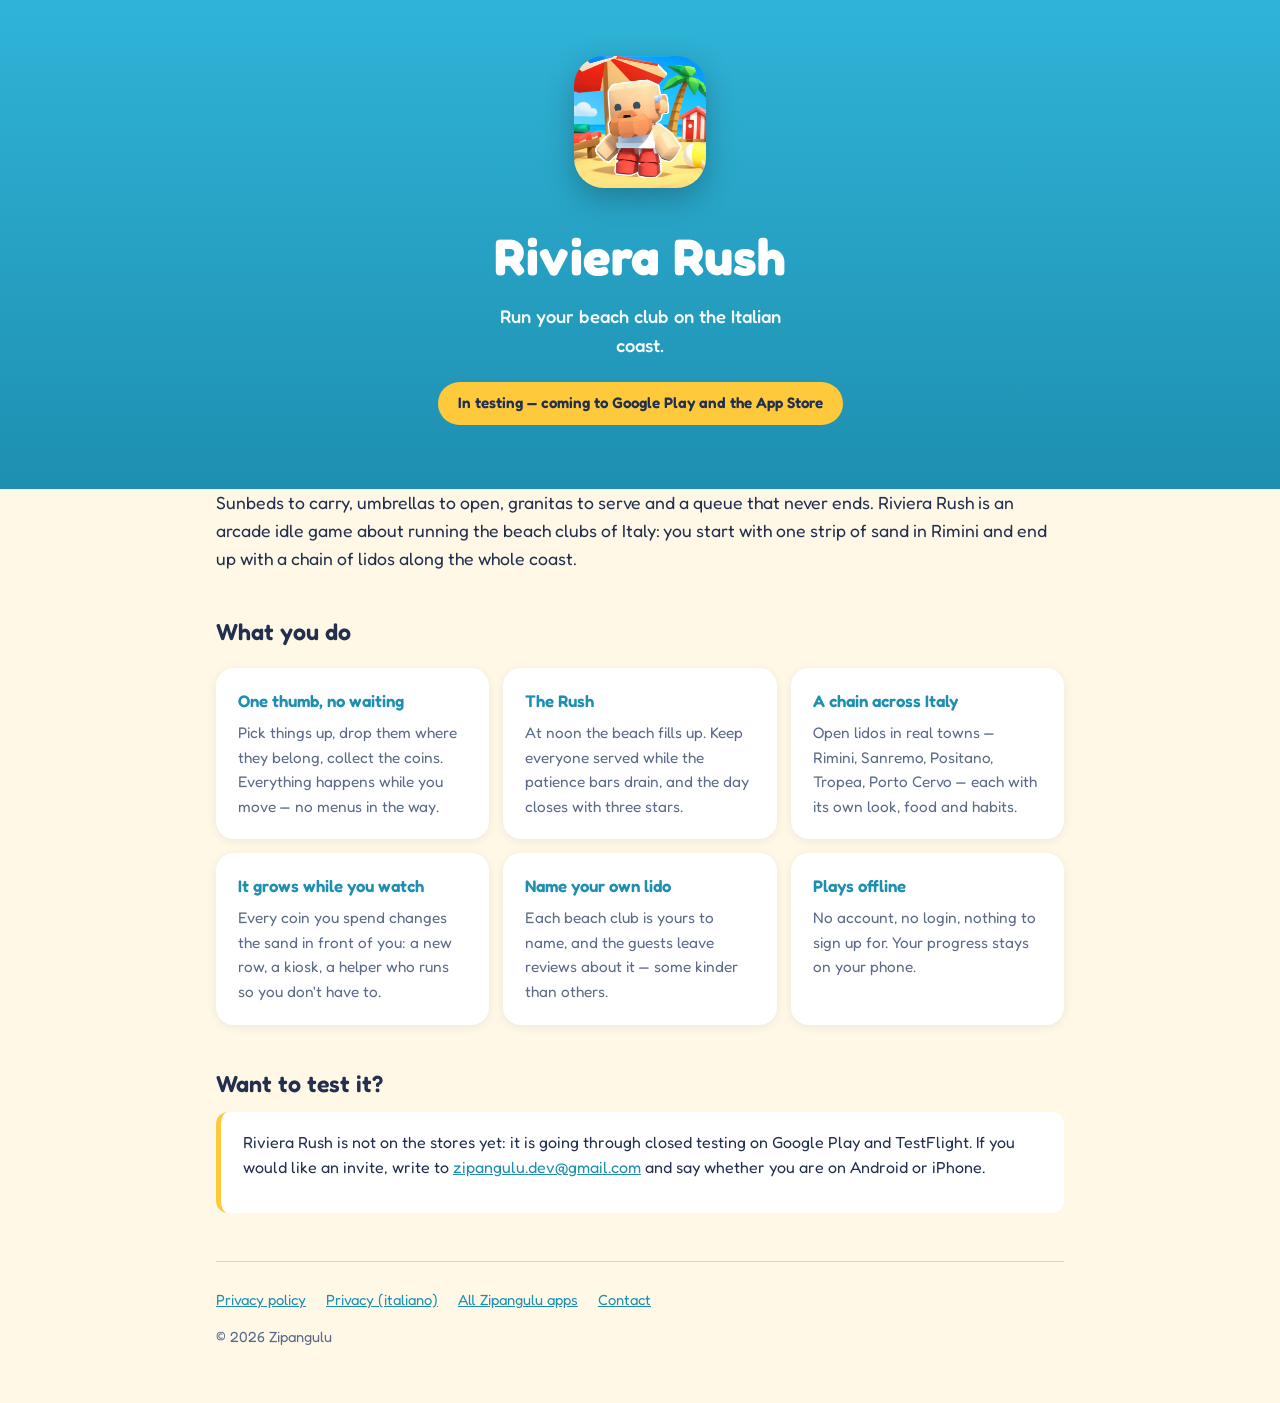
==== index.html @ f22fd9ca "Landing site and privacy policy for Riviera Rush Same shape as the other app subsites: index.html wi" ====
<!DOCTYPE html>
<html lang="en">
<head>
<meta charset="utf-8">
<meta name="viewport" content="width=device-width, initial-scale=1">
<title>Riviera Rush — Run your beach club on the Italian coast</title>
<meta name="description" content="Riviera Rush is an arcade idle game about running Italian beach clubs. Serve sunbeds, umbrellas and granitas, survive the midday Rush, and grow a chain of lidos from Rimini to Tropea.">
<meta name="author" content="Zipangulu">
<meta name="robots" content="index, follow, max-image-preview:large">
<link rel="canonical" href="https://zipanguludev.github.io/rivierarush-landing/">
<meta name="theme-color" content="#2FB4D8">
<link rel="icon" type="image/png" sizes="32x32" href="assets/favicon-32.png">
<link rel="icon" type="image/png" sizes="64x64" href="assets/favicon-64.png">
<link rel="apple-touch-icon" sizes="180x180" href="assets/apple-touch-icon.png">

<meta property="og:type" content="website">
<meta property="og:locale" content="en_US">
<meta property="og:site_name" content="Zipangulu">
<meta property="og:title" content="Riviera Rush — Run your beach club on the Italian coast">
<meta property="og:description" content="Serve sunbeds, umbrellas and granitas, survive the midday Rush, and grow a chain of lidos from Rimini to Tropea.">
<meta property="og:url" content="https://zipanguludev.github.io/rivierarush-landing/">
<meta property="og:image" content="https://zipanguludev.github.io/rivierarush-landing/assets/icon-512.png">
<meta name="twitter:card" content="summary">

<link rel="preconnect" href="https://fonts.googleapis.com">
<link rel="preconnect" href="https://fonts.gstatic.com" crossorigin>
<link href="https://fonts.googleapis.com/css2?family=Fredoka:wght@400;500;600;700&display=swap" rel="stylesheet">

<style>
  :root {
    --sea: #2FB4D8; --sea-deep: #1E8FB0; --gold: #FFC93C; --gold-light: #FFE08A;
    --coral: #E8453C; --ink: #23304D; --cream: #FFF8E7; --muted: #5C6B88;
    --card: #ffffff; --page: var(--cream); --text: var(--ink);
  }
  @media (prefers-color-scheme: dark) {
    :root:not([data-theme="light"]) {
      --page: #101A2B; --card: #182742; --text: #EAF2FB; --muted: #9BB0CE;
    }
  }
  :root[data-theme="dark"] { --page: #101A2B; --card: #182742; --text: #EAF2FB; --muted: #9BB0CE; }

  * { box-sizing: border-box; }
  body {
    margin: 0; background: var(--page); color: var(--text);
    font-family: Fredoka, -apple-system, "Segoe UI", Roboto, sans-serif; line-height: 1.6;
  }
  .wrap { max-width: 880px; margin: 0 auto; padding: 0 16px; }

  header {
    background: linear-gradient(180deg, var(--sea) 0%, var(--sea-deep) 100%);
    color: #fff; text-align: center; padding: 56px 0 64px;
  }
  header img { width: 132px; height: 132px; border-radius: 30px; box-shadow: 0 10px 30px rgba(0,0,0,.25); }
  h1 { font-size: clamp(2.1rem, 8vw, 3.2rem); font-weight: 700; margin: 20px 0 4px; letter-spacing: .5px; }
  .tagline { font-size: 1.15rem; font-weight: 500; opacity: .95; margin: 0 auto; max-width: 30ch; }
  .pill {
    display: inline-block; margin-top: 22px; padding: 9px 20px; border-radius: 999px;
    background: var(--gold); color: var(--ink); font-weight: 600; font-size: .95rem;
  }

  main { padding: 44px 0 8px; }
  h2 { font-size: 1.45rem; font-weight: 600; margin: 40px 0 10px; }
  p { margin: 0 0 14px; }
  .lead { font-size: 1.1rem; }

  .grid { display: grid; gap: 14px; grid-template-columns: repeat(auto-fit, minmax(240px, 1fr)); margin-top: 18px; }
  .card { background: var(--card); border-radius: 18px; padding: 20px 22px; box-shadow: 0 2px 10px rgba(35,48,77,.08); }
  .card h3 { margin: 0 0 6px; font-size: 1.05rem; font-weight: 600; color: var(--sea-deep); }
  @media (prefers-color-scheme: dark) { :root:not([data-theme="light"]) .card h3 { color: var(--gold-light); } }
  :root[data-theme="dark"] .card h3 { color: var(--gold-light); }
  .card p { margin: 0; color: var(--muted); font-size: .96rem; }

  .note { background: var(--card); border-left: 5px solid var(--gold); border-radius: 12px; padding: 18px 22px; }
  a { color: var(--sea-deep); }
  @media (prefers-color-scheme: dark) { :root:not([data-theme="light"]) a { color: var(--gold-light); } }
  :root[data-theme="dark"] a { color: var(--gold-light); }

  footer { margin-top: 48px; padding: 26px 0 40px; border-top: 1px solid rgba(92,107,136,.25); color: var(--muted); font-size: .92rem; }
  footer a { margin-right: 16px; }
</style>
</head>
<body>

<header>
  <div class="wrap">
    <img src="assets/icon-512.png" alt="Riviera Rush app icon: a lifeguard on the beach">
    <h1>Riviera Rush</h1>
    <p class="tagline">Run your beach club on the Italian coast.</p>
    <span class="pill">In testing — coming to Google Play and the App Store</span>
  </div>
</header>

<main class="wrap">
  <p class="lead">Sunbeds to carry, umbrellas to open, granitas to serve and a queue that never ends.
  Riviera Rush is an arcade idle game about running the beach clubs of Italy: you start with one strip
  of sand in Rimini and end up with a chain of lidos along the whole coast.</p>

  <h2>What you do</h2>
  <div class="grid">
    <div class="card">
      <h3>One thumb, no waiting</h3>
      <p>Pick things up, drop them where they belong, collect the coins. Everything happens while you move — no menus in the way.</p>
    </div>
    <div class="card">
      <h3>The Rush</h3>
      <p>At noon the beach fills up. Keep everyone served while the patience bars drain, and the day closes with three stars.</p>
    </div>
    <div class="card">
      <h3>A chain across Italy</h3>
      <p>Open lidos in real towns — Rimini, Sanremo, Positano, Tropea, Porto Cervo — each with its own look, food and habits.</p>
    </div>
    <div class="card">
      <h3>It grows while you watch</h3>
      <p>Every coin you spend changes the sand in front of you: a new row, a kiosk, a helper who runs so you don't have to.</p>
    </div>
    <div class="card">
      <h3>Name your own lido</h3>
      <p>Each beach club is yours to name, and the guests leave reviews about it — some kinder than others.</p>
    </div>
    <div class="card">
      <h3>Plays offline</h3>
      <p>No account, no login, nothing to sign up for. Your progress stays on your phone.</p>
    </div>
  </div>

  <h2>Want to test it?</h2>
  <div class="note">
    <p>Riviera Rush is not on the stores yet: it is going through closed testing on Google Play and TestFlight.
    If you would like an invite, write to
    <a href="mailto:zipangulu.dev@gmail.com?subject=Riviera%20Rush%20testing">zipangulu.dev@gmail.com</a>
    and say whether you are on Android or iPhone.</p>
  </div>

  <footer>
    <a href="privacy-policy.html">Privacy policy</a>
    <a href="privacy-policy.it.html">Privacy (italiano)</a>
    <a href="https://zipanguludev.github.io/">All Zipangulu apps</a>
    <a href="mailto:zipangulu.dev@gmail.com">Contact</a>
    <p style="margin-top:14px">© 2026 Zipangulu</p>
  </footer>
</main>

</body>
</html>
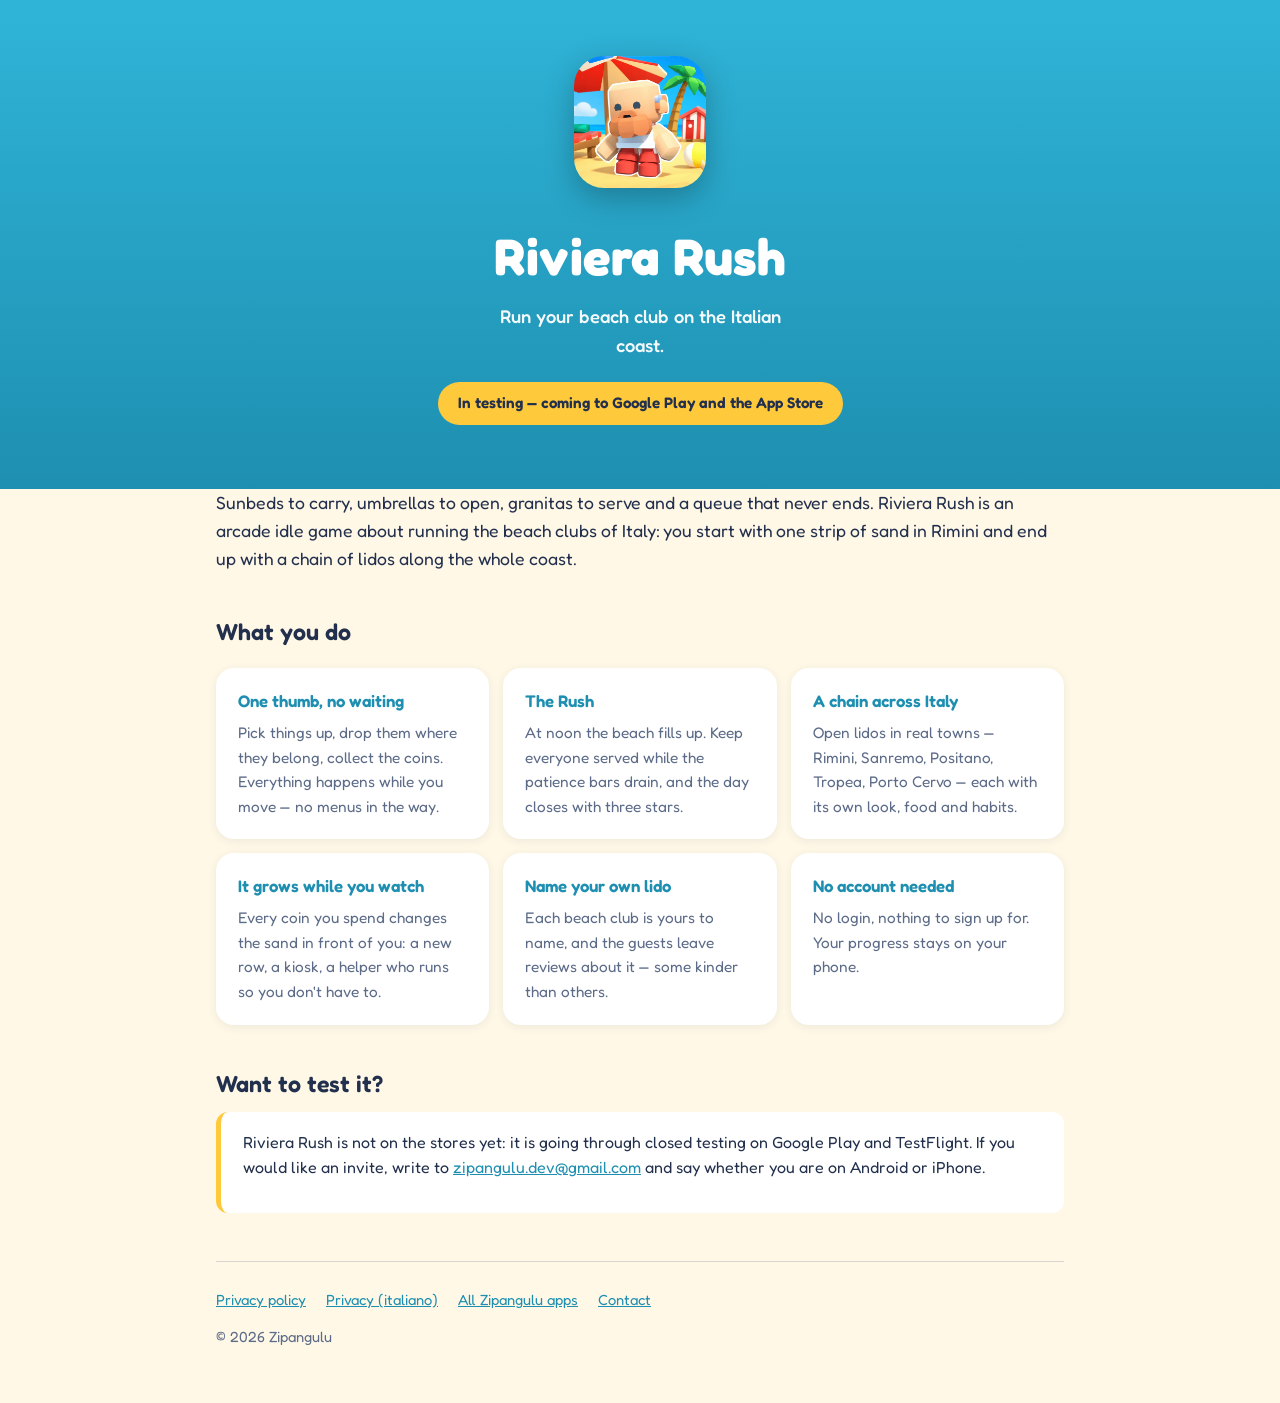
==== commit a55837f7: "Privacy policy with advertising, written as an Article 13 GDPR notice The game now ships Google AdMo" ====
--- a/index.html
+++ b/index.html
@@ -118,8 +118,8 @@
       <p>Each beach club is yours to name, and the guests leave reviews about it — some kinder than others.</p>
     </div>
     <div class="card">
-      <h3>Plays offline</h3>
-      <p>No account, no login, nothing to sign up for. Your progress stays on your phone.</p>
+      <h3>No account needed</h3>
+      <p>No login, nothing to sign up for. Your progress stays on your phone.</p>
     </div>
   </div>
 
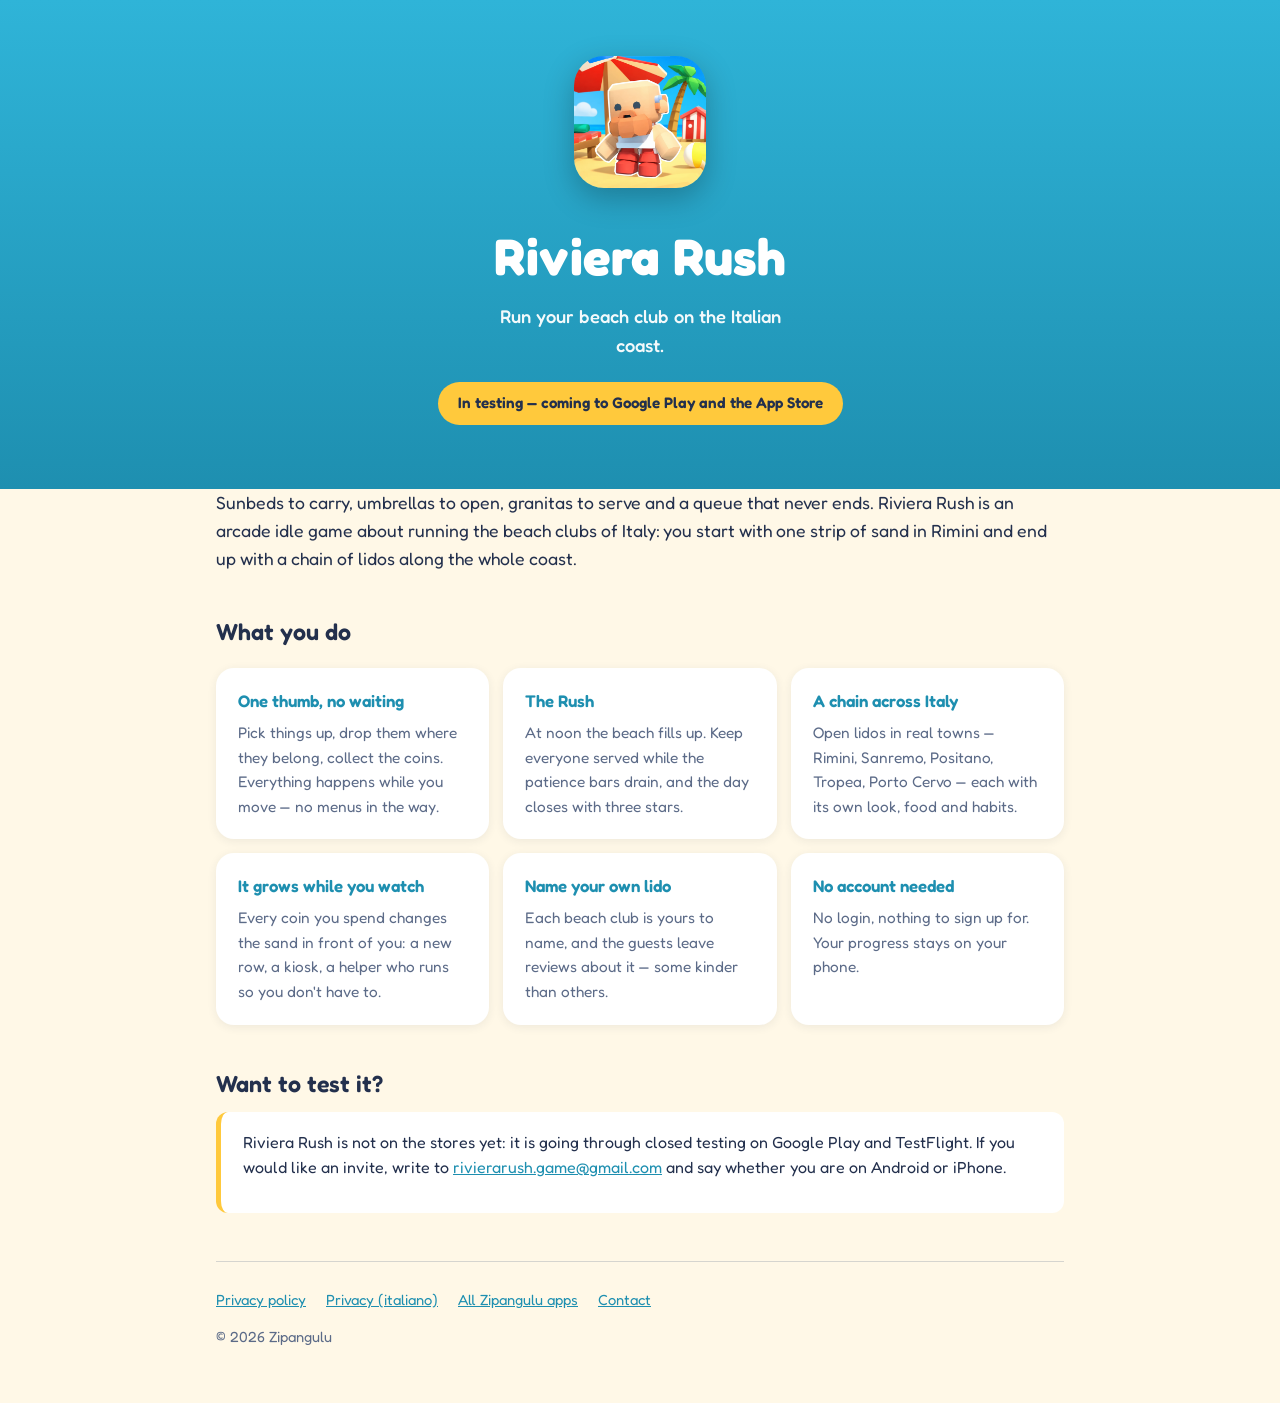
==== commit 480b9ec0: "Contact address for players: rivierarush.game@gmail.com on the site and in the privacy policy, effec" ====
--- a/index.html
+++ b/index.html
@@ -127,7 +127,7 @@
   <div class="note">
     <p>Riviera Rush is not on the stores yet: it is going through closed testing on Google Play and TestFlight.
     If you would like an invite, write to
-    <a href="mailto:zipangulu.dev@gmail.com?subject=Riviera%20Rush%20testing">zipangulu.dev@gmail.com</a>
+    <a href="mailto:rivierarush.game@gmail.com?subject=Riviera%20Rush%20testing">rivierarush.game@gmail.com</a>
     and say whether you are on Android or iPhone.</p>
   </div>
 
@@ -135,7 +135,7 @@
     <a href="privacy-policy.html">Privacy policy</a>
     <a href="privacy-policy.it.html">Privacy (italiano)</a>
     <a href="https://zipanguludev.github.io/">All Zipangulu apps</a>
-    <a href="mailto:zipangulu.dev@gmail.com">Contact</a>
+    <a href="mailto:rivierarush.game@gmail.com">Contact</a>
     <p style="margin-top:14px">© 2026 Zipangulu</p>
   </footer>
 </main>
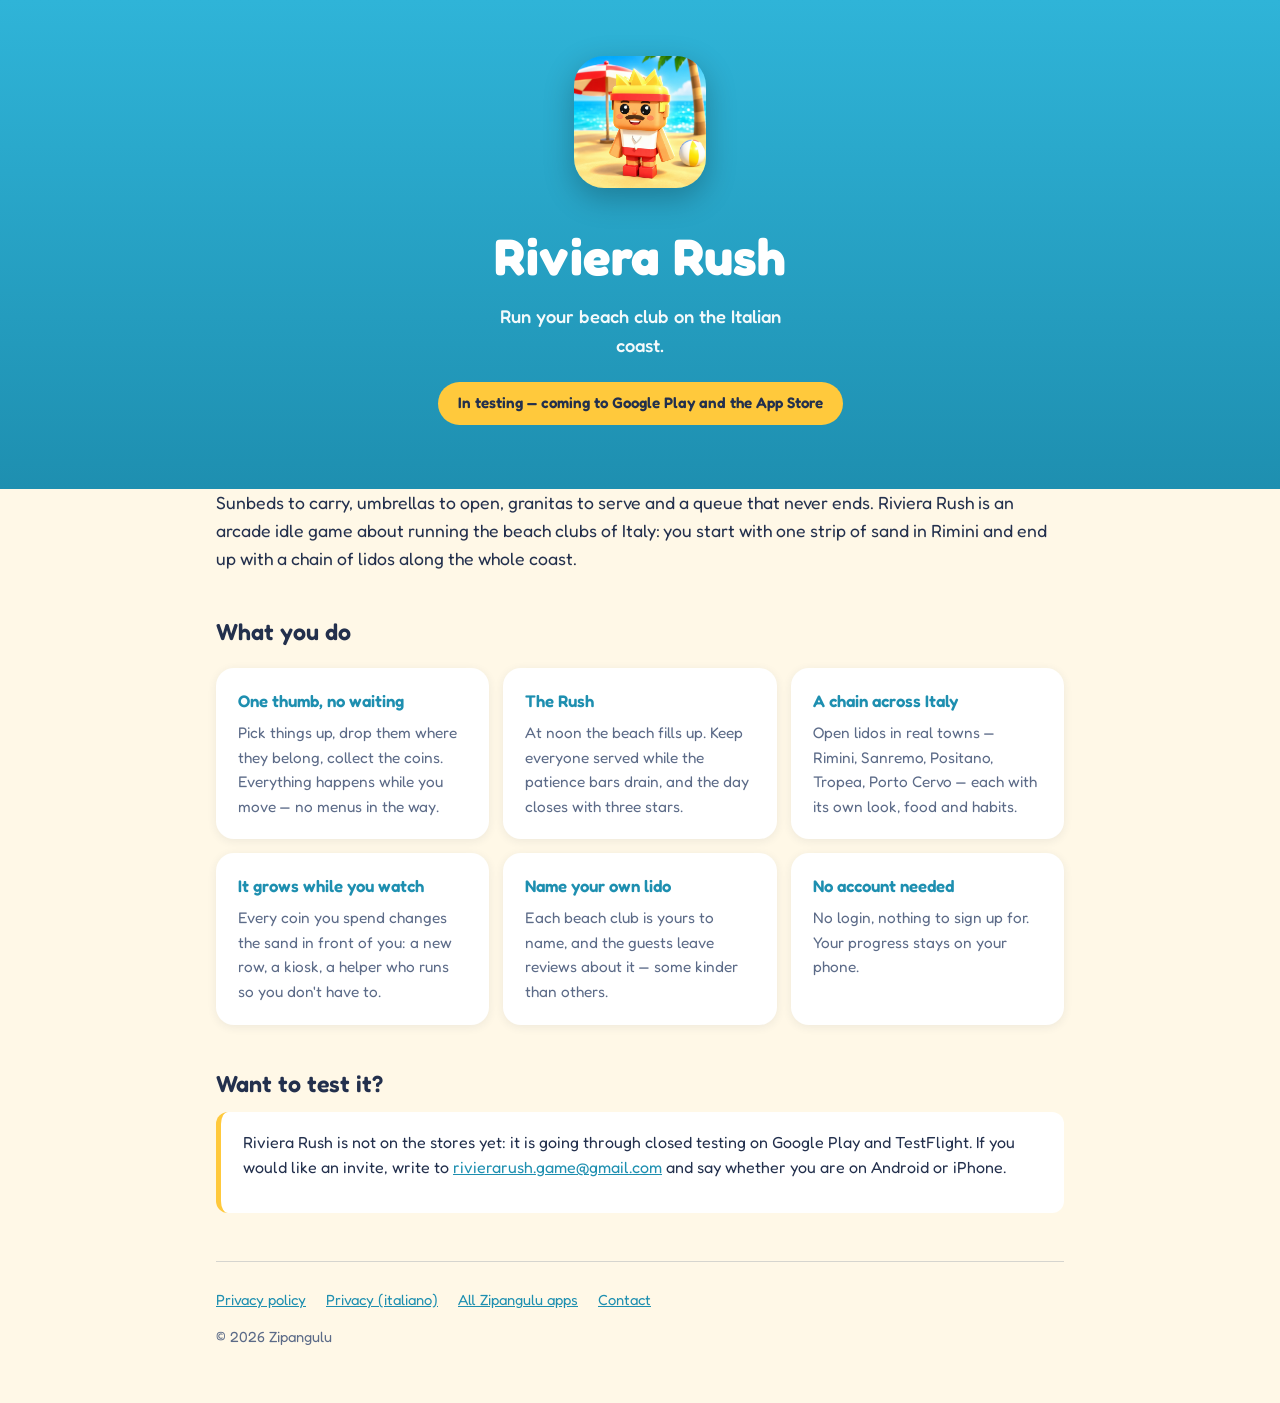
==== commit 4df4897a: "New game icon on the site (page, favicons, share preview) and a title that reads as the official web" ====
--- a/index.html
+++ b/index.html
@@ -3,7 +3,7 @@
 <head>
 <meta charset="utf-8">
 <meta name="viewport" content="width=device-width, initial-scale=1">
-<title>Riviera Rush — Run your beach club on the Italian coast</title>
+<title>Riviera Rush — Official website of the Italian beach club game</title>
 <meta name="description" content="Riviera Rush is an arcade idle game about running Italian beach clubs. Serve sunbeds, umbrellas and granitas, survive the midday Rush, and grow a chain of lidos from Rimini to Tropea.">
 <meta name="author" content="Zipangulu">
 <meta name="robots" content="index, follow, max-image-preview:large">
@@ -16,10 +16,10 @@
 <meta property="og:type" content="website">
 <meta property="og:locale" content="en_US">
 <meta property="og:site_name" content="Zipangulu">
-<meta property="og:title" content="Riviera Rush — Run your beach club on the Italian coast">
+<meta property="og:title" content="Riviera Rush — Official website of the Italian beach club game">
 <meta property="og:description" content="Serve sunbeds, umbrellas and granitas, survive the midday Rush, and grow a chain of lidos from Rimini to Tropea.">
 <meta property="og:url" content="https://zipanguludev.github.io/rivierarush-landing/">
-<meta property="og:image" content="https://zipanguludev.github.io/rivierarush-landing/assets/icon-512.png">
+<meta property="og:image" content="https://zipanguludev.github.io/rivierarush-landing/assets/icon-512.png?v=2">
 <meta name="twitter:card" content="summary">
 
 <link rel="preconnect" href="https://fonts.googleapis.com">
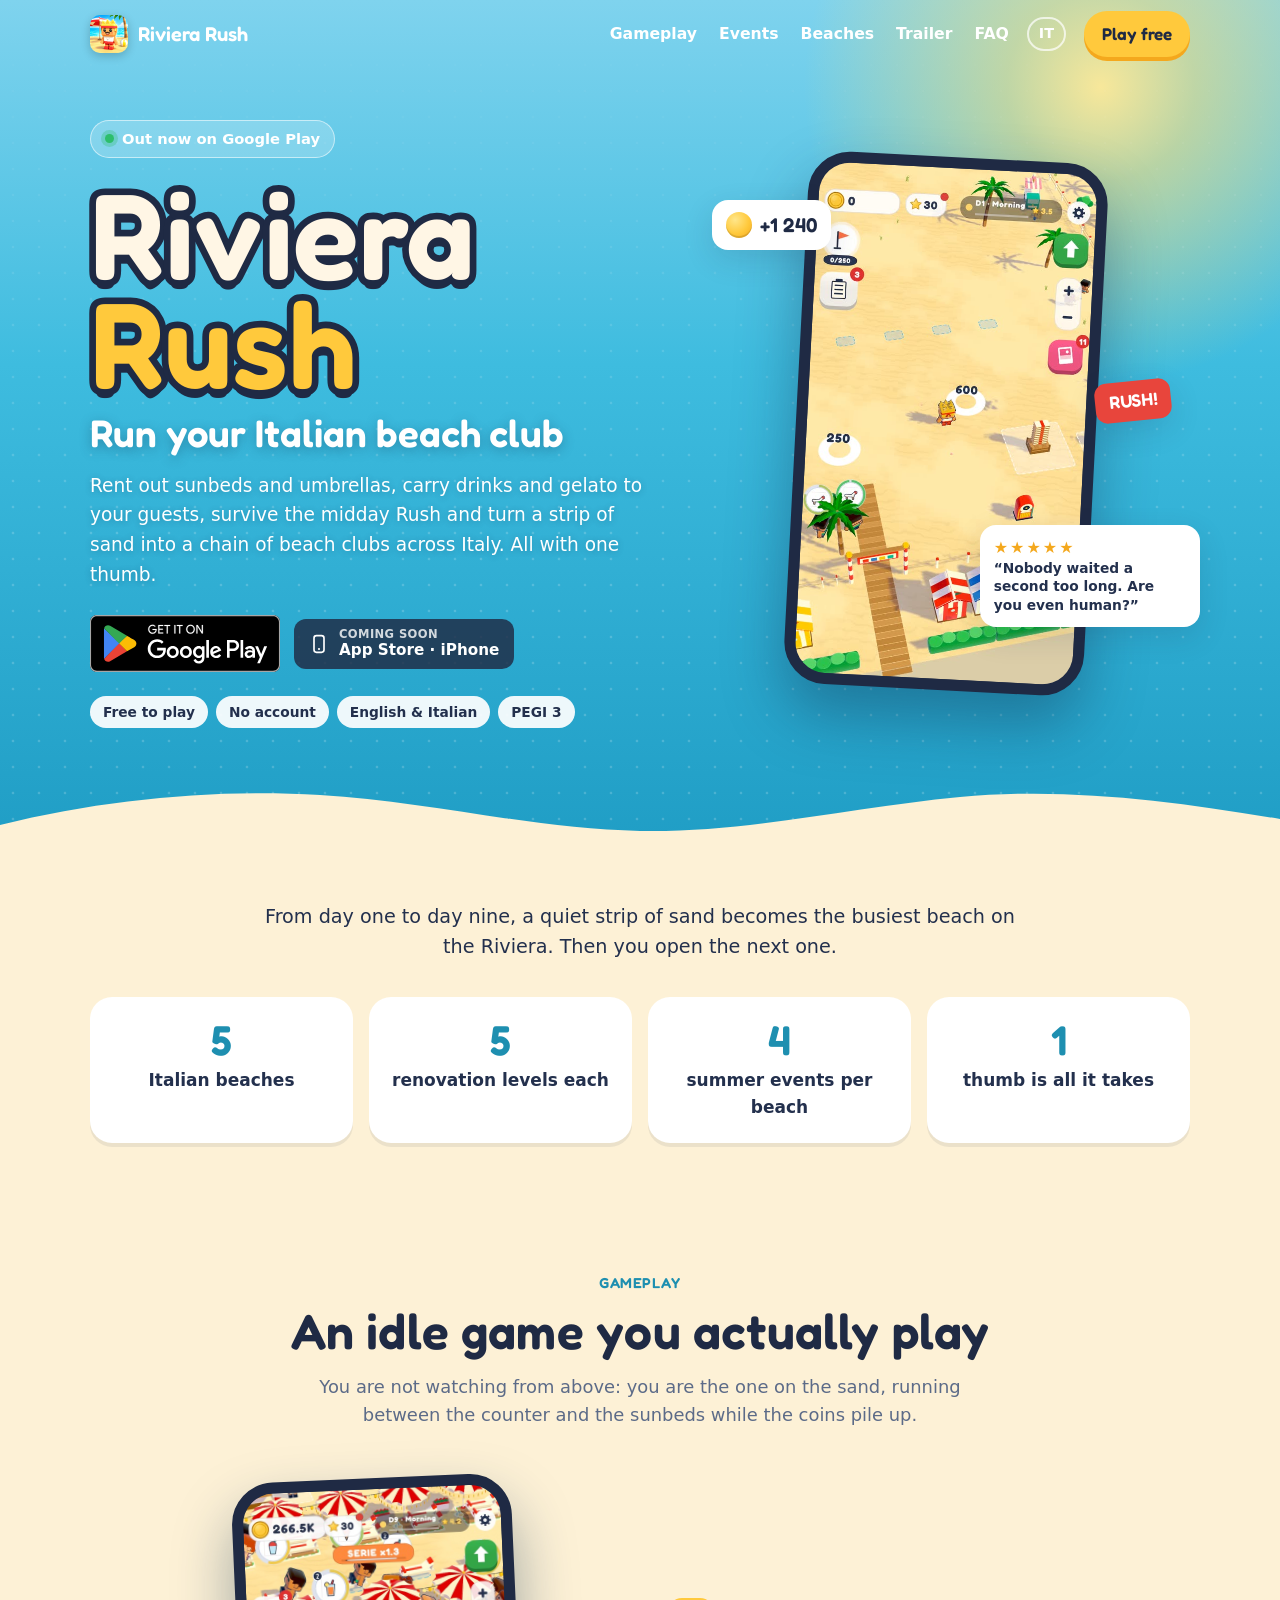
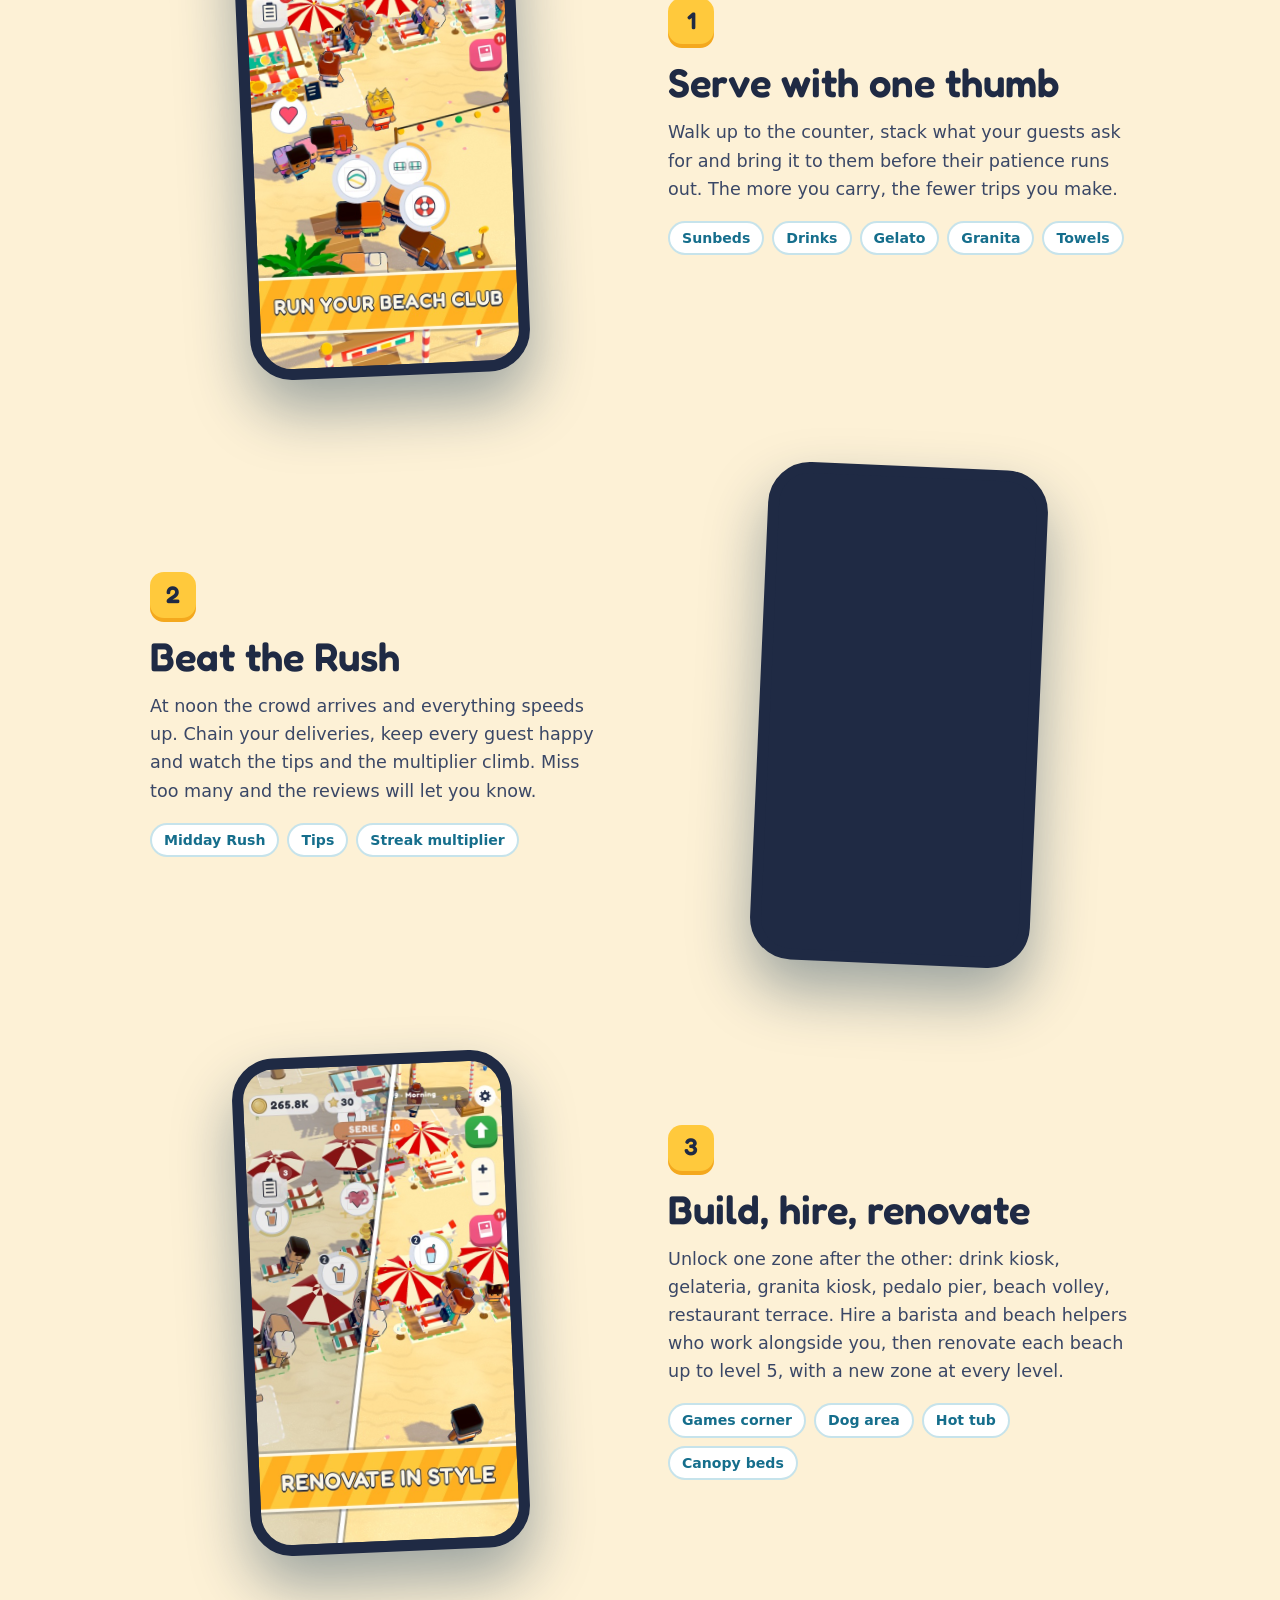
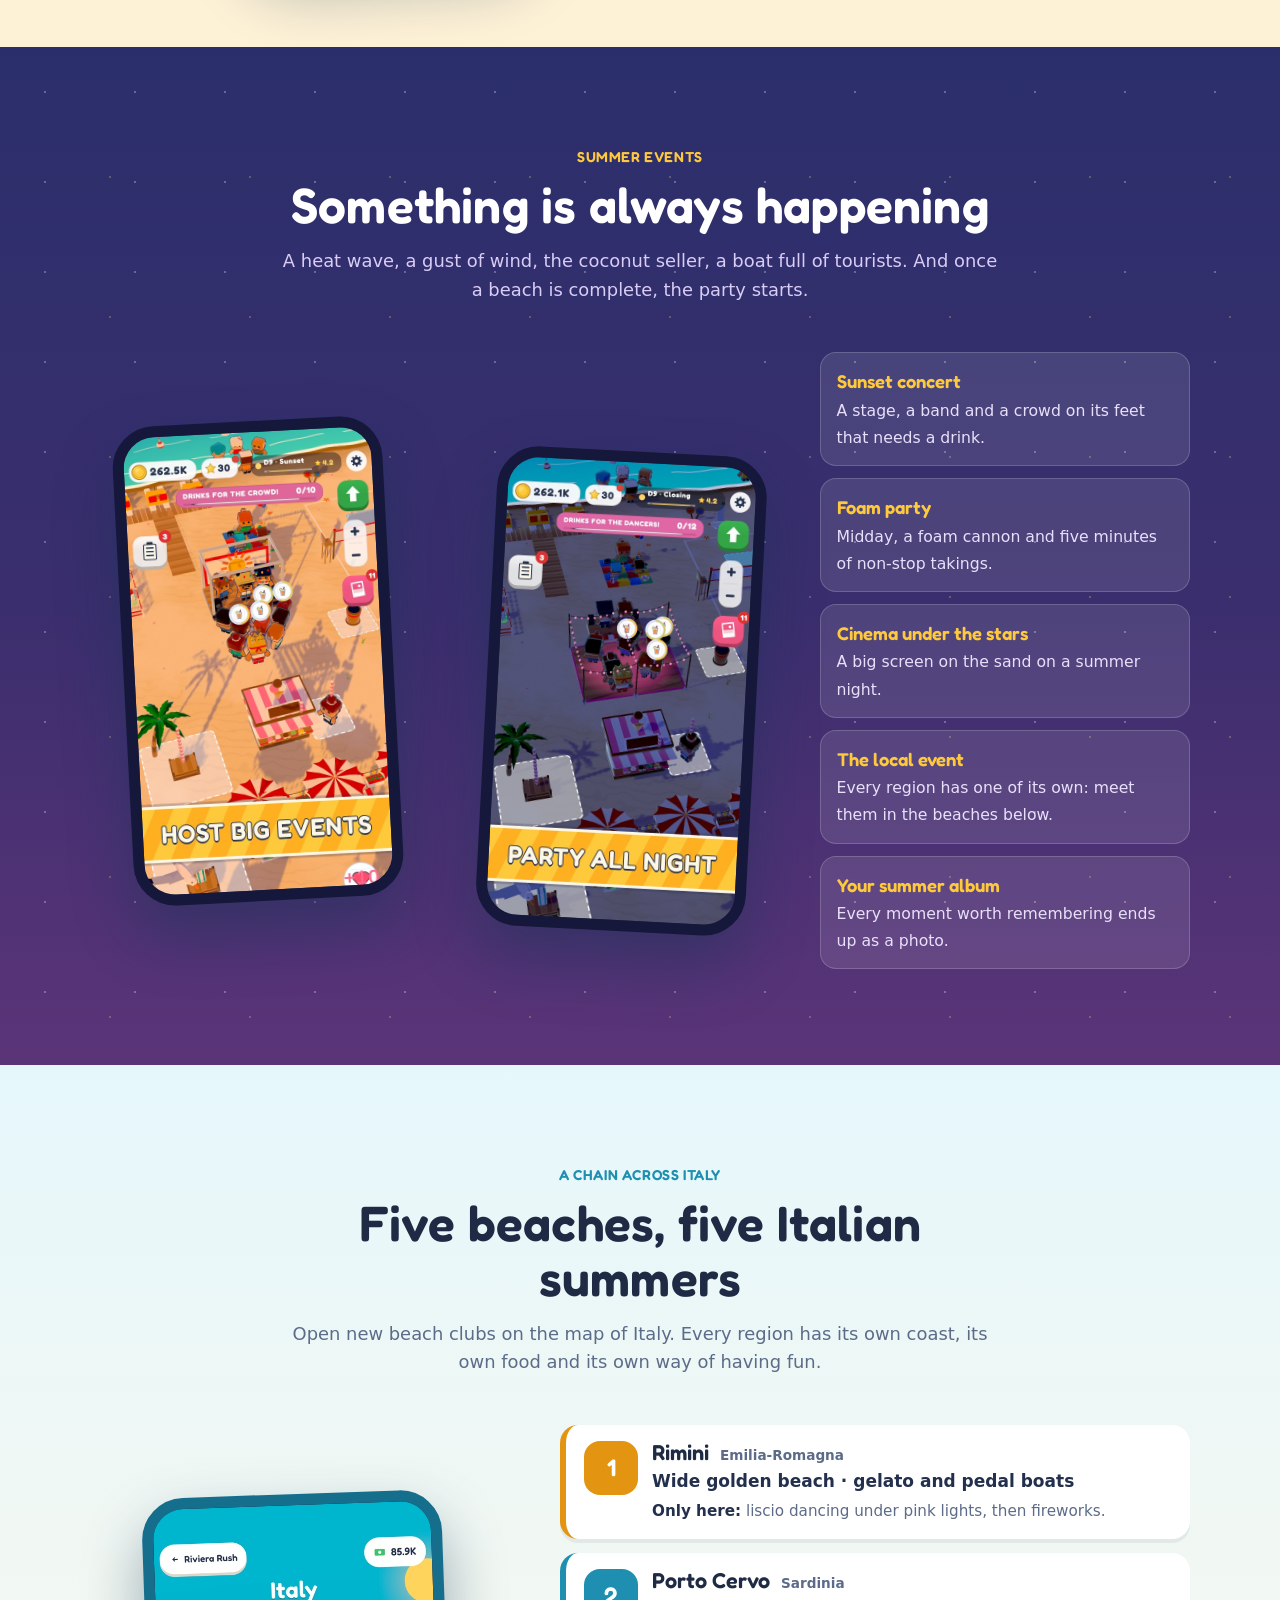
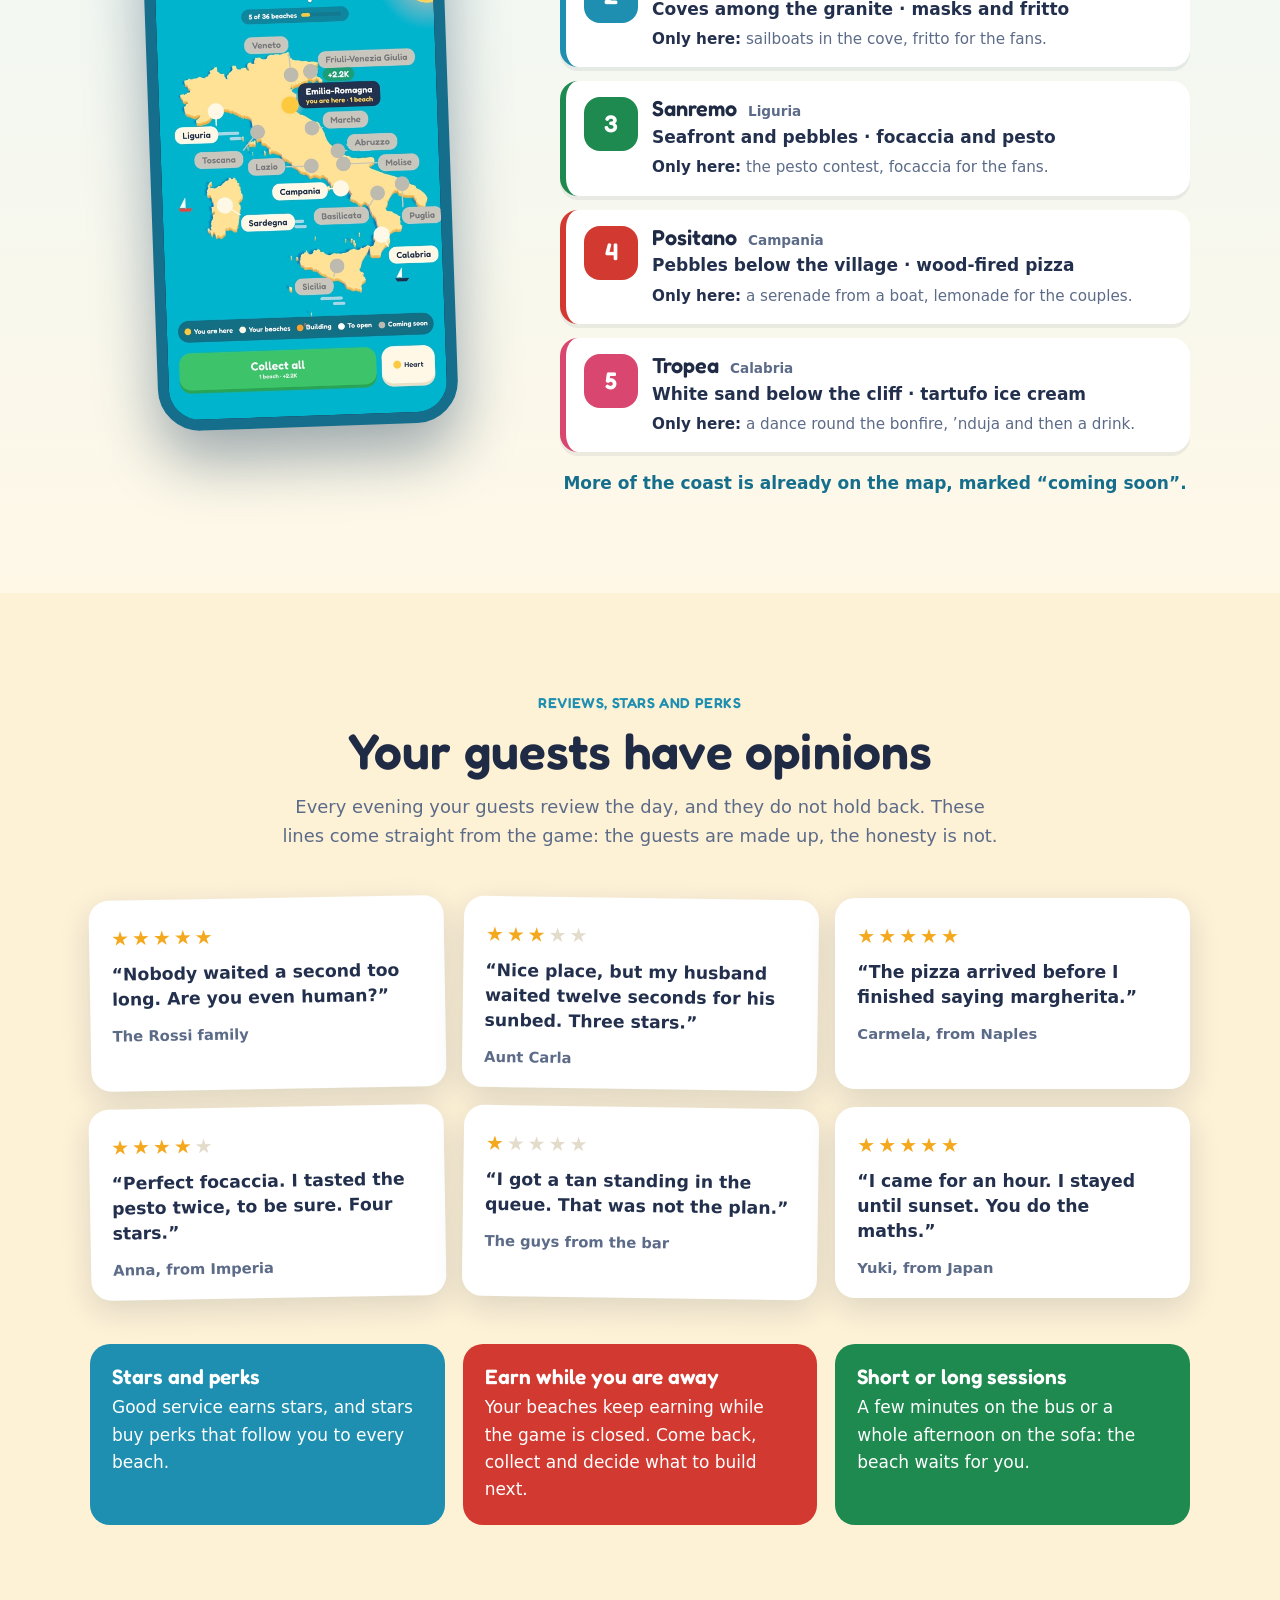
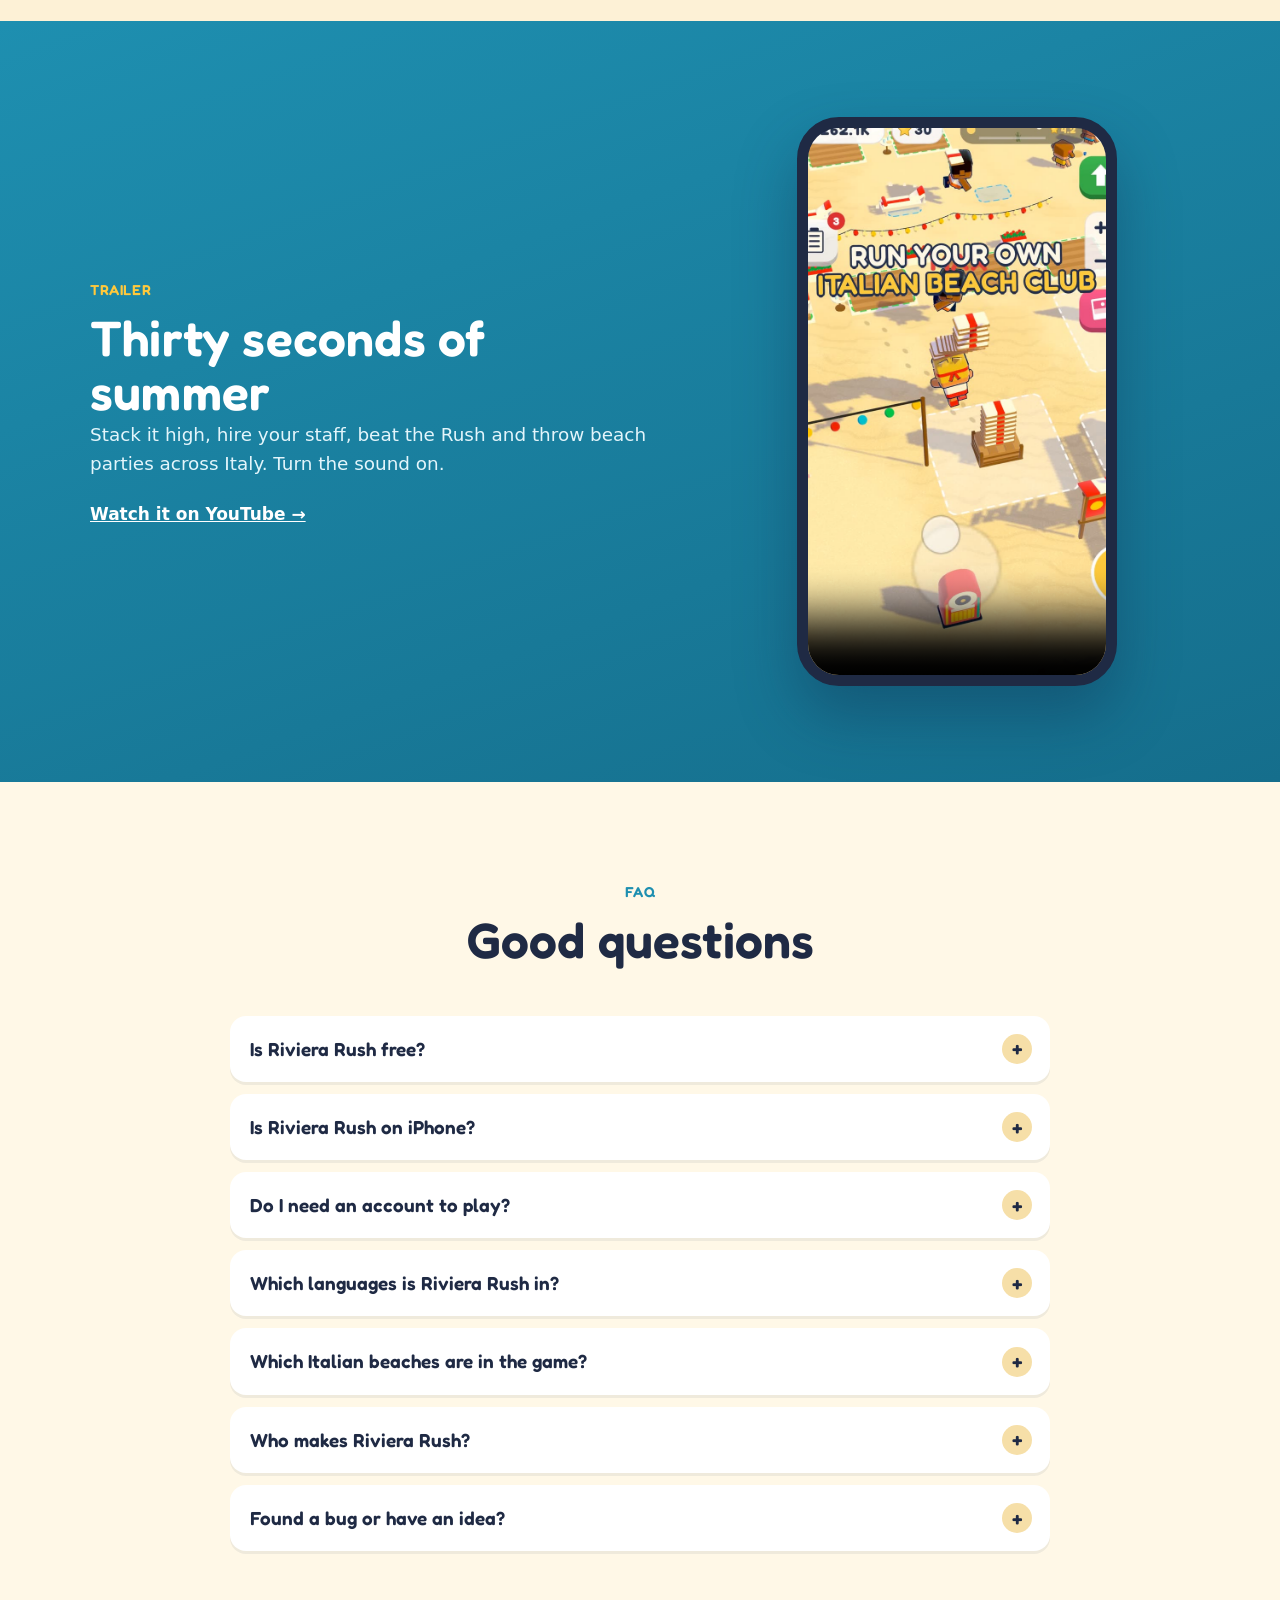
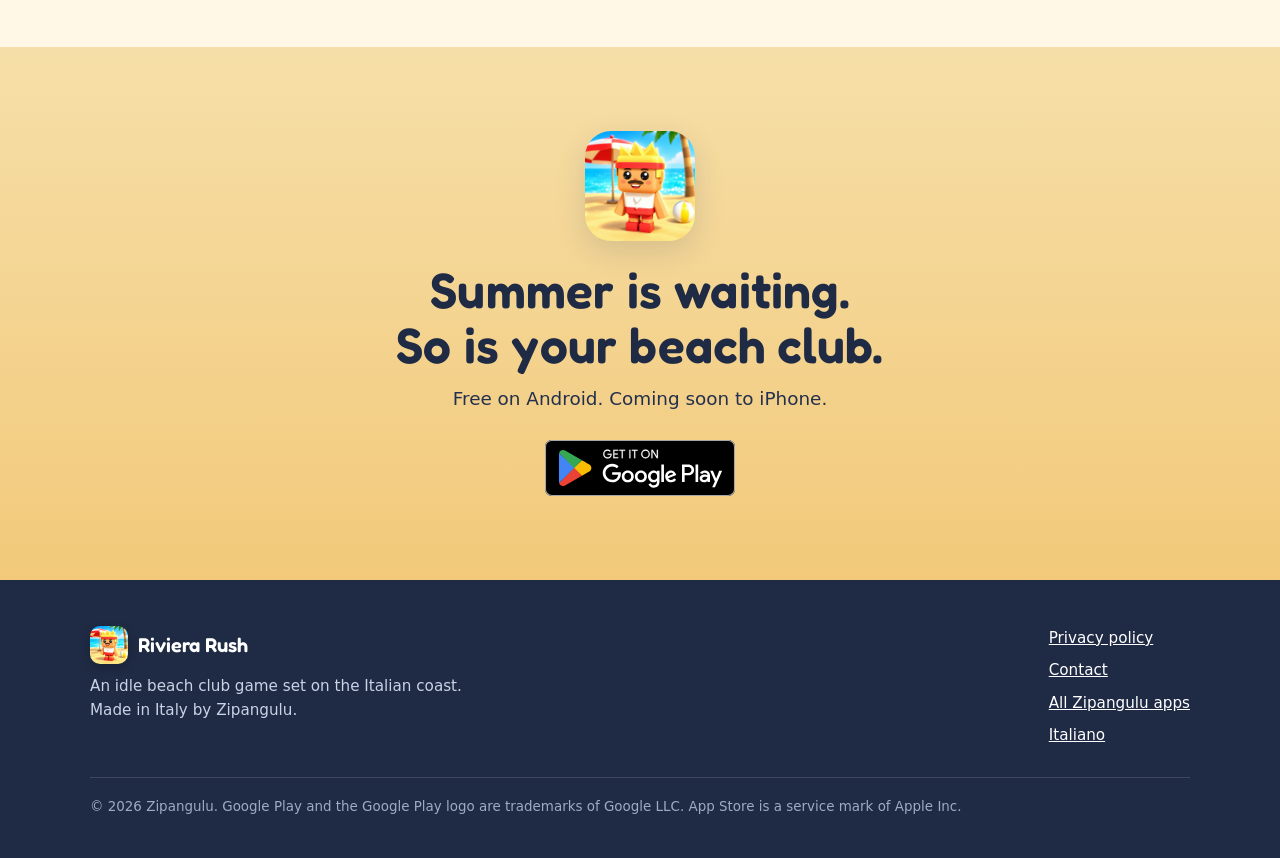
==== commit 0612457c: "Complete website for the released game: English and Italian pages with the Day 1 to Day 9 loop, game" ====
--- a/index.html
+++ b/index.html
@@ -2,143 +2,353 @@
 <html lang="en">
 <head>
 <meta charset="utf-8">
-<meta name="viewport" content="width=device-width, initial-scale=1">
+<meta name="viewport" content="width=device-width, initial-scale=1, viewport-fit=cover">
 <title>Riviera Rush — Official website of the Italian beach club game</title>
-<meta name="description" content="Riviera Rush is an arcade idle game about running Italian beach clubs. Serve sunbeds, umbrellas and granitas, survive the midday Rush, and grow a chain of lidos from Rimini to Tropea.">
+<meta name="description" content="Riviera Rush is a free idle beach club game for Android: serve your guests, beat the Rush and open beach clubs across Italy, from Rimini to Positano.">
 <meta name="author" content="Zipangulu">
-<meta name="robots" content="index, follow, max-image-preview:large">
+<meta name="robots" content="index, follow, max-image-preview:large, max-video-preview:-1">
 <link rel="canonical" href="https://zipanguludev.github.io/rivierarush-landing/">
+<link rel="alternate" hreflang="en" href="https://zipanguludev.github.io/rivierarush-landing/">
+<link rel="alternate" hreflang="it" href="https://zipanguludev.github.io/rivierarush-landing/it/">
+<link rel="alternate" hreflang="x-default" href="https://zipanguludev.github.io/rivierarush-landing/">
 <meta name="theme-color" content="#2FB4D8">
+<meta name="color-scheme" content="light">
 <link rel="icon" type="image/png" sizes="32x32" href="assets/favicon-32.png">
 <link rel="icon" type="image/png" sizes="64x64" href="assets/favicon-64.png">
 <link rel="apple-touch-icon" sizes="180x180" href="assets/apple-touch-icon.png">
 
 <meta property="og:type" content="website">
+<meta property="og:site_name" content="Riviera Rush">
 <meta property="og:locale" content="en_US">
-<meta property="og:site_name" content="Zipangulu">
+<meta property="og:locale:alternate" content="it_IT">
 <meta property="og:title" content="Riviera Rush — Official website of the Italian beach club game">
-<meta property="og:description" content="Serve sunbeds, umbrellas and granitas, survive the midday Rush, and grow a chain of lidos from Rimini to Tropea.">
+<meta property="og:description" content="Run your Italian beach club: serve your guests, beat the Rush and open beaches from Rimini to Positano. Free on Google Play, coming soon to iPhone.">
 <meta property="og:url" content="https://zipanguludev.github.io/rivierarush-landing/">
-<meta property="og:image" content="https://zipanguludev.github.io/rivierarush-landing/assets/icon-512.png?v=2">
-<meta name="twitter:card" content="summary">
-
-<link rel="preconnect" href="https://fonts.googleapis.com">
-<link rel="preconnect" href="https://fonts.gstatic.com" crossorigin>
-<link href="https://fonts.googleapis.com/css2?family=Fredoka:wght@400;500;600;700&display=swap" rel="stylesheet">
-
-<style>
-  :root {
-    --sea: #2FB4D8; --sea-deep: #1E8FB0; --gold: #FFC93C; --gold-light: #FFE08A;
-    --coral: #E8453C; --ink: #23304D; --cream: #FFF8E7; --muted: #5C6B88;
-    --card: #ffffff; --page: var(--cream); --text: var(--ink);
-  }
-  @media (prefers-color-scheme: dark) {
-    :root:not([data-theme="light"]) {
-      --page: #101A2B; --card: #182742; --text: #EAF2FB; --muted: #9BB0CE;
+<meta property="og:image" content="https://zipanguludev.github.io/rivierarush-landing/assets/og-en.jpg">
+<meta property="og:image:width" content="1200">
+<meta property="og:image:height" content="630">
+<meta property="og:image:alt" content="Riviera Rush, official website: a busy Italian beach club seen from above, with the game on a phone.">
+<meta name="twitter:card" content="summary_large_image">
+<meta name="twitter:title" content="Riviera Rush — Official website of the Italian beach club game">
+<meta name="twitter:description" content="Run your Italian beach club: serve your guests, beat the Rush and open beaches from Rimini to Positano.">
+<meta name="twitter:image" content="https://zipanguludev.github.io/rivierarush-landing/assets/og-en.jpg">
+<meta name="twitter:image:alt" content="Riviera Rush, official website: a busy Italian beach club seen from above.">
+
+<link rel="preload" href="assets/fonts/Fredoka-SemiBold.ttf" as="font" type="font/ttf" crossorigin>
+<link rel="preload" href="assets/video/dayone-en.jpg" as="image">
+
+<script type="application/ld+json">
+{
+  "@context": "https://schema.org",
+  "@graph": [
+    {
+      "@type": "Organization",
+      "@id": "https://zipanguludev.github.io/#organization",
+      "name": "Zipangulu",
+      "url": "https://zipanguludev.github.io/",
+      "logo": "https://zipanguludev.github.io/assets/apple-touch-icon.png"
+    },
+    {
+      "@type": "WebSite",
+      "@id": "https://zipanguludev.github.io/rivierarush-landing/#website",
+      "url": "https://zipanguludev.github.io/rivierarush-landing/",
+      "name": "Riviera Rush",
+      "inLanguage": ["en", "it"],
+      "publisher": { "@id": "https://zipanguludev.github.io/#organization" }
+    },
+    {
+      "@type": "WebPage",
+      "@id": "https://zipanguludev.github.io/rivierarush-landing/#webpage",
+      "url": "https://zipanguludev.github.io/rivierarush-landing/",
+      "name": "Riviera Rush — Official website of the Italian beach club game",
+      "inLanguage": "en",
+      "isPartOf": { "@id": "https://zipanguludev.github.io/rivierarush-landing/#website" },
+      "about": { "@id": "https://zipanguludev.github.io/rivierarush-landing/#game" },
+      "primaryImageOfPage": "https://zipanguludev.github.io/rivierarush-landing/assets/og-en.jpg"
+    },
+    {
+      "@type": ["MobileApplication", "VideoGame"],
+      "@id": "https://zipanguludev.github.io/rivierarush-landing/#game",
+      "name": "Riviera Rush",
+      "alternateName": "Riviera Rush: Beach Club Idle",
+      "description": "An idle management game about running Italian beach clubs. Serve sunbeds, drinks and gelato with one thumb, beat the midday Rush, hire staff, renovate every beach up to level 5 and open beach clubs in Rimini, Porto Cervo, Sanremo, Positano and Tropea.",
+      "url": "https://zipanguludev.github.io/rivierarush-landing/",
+      "image": "https://zipanguludev.github.io/rivierarush-landing/assets/icon-1024.png",
+      "screenshot": [
+        "https://zipanguludev.github.io/rivierarush-landing/assets/img/shot-en-01.jpg",
+        "https://zipanguludev.github.io/rivierarush-landing/assets/img/shot-en-02.jpg",
+        "https://zipanguludev.github.io/rivierarush-landing/assets/img/shot-en-05.jpg",
+        "https://zipanguludev.github.io/rivierarush-landing/assets/img/shot-en-07.jpg"
+      ],
+      "applicationCategory": "GameApplication",
+      "applicationSubCategory": "Simulation",
+      "genre": ["Idle", "Simulation", "Casual", "Arcade", "Management"],
+      "gamePlatform": "Android",
+      "operatingSystem": "Android",
+      "playMode": "SinglePlayer",
+      "inLanguage": ["en", "it"],
+      "contentRating": "PEGI 3",
+      "installUrl": "https://play.google.com/store/apps/details?id=com.zipangulu.lidorush",
+      "downloadUrl": "https://play.google.com/store/apps/details?id=com.zipangulu.lidorush",
+      "sameAs": ["https://play.google.com/store/apps/details?id=com.zipangulu.lidorush"],
+      "trailer": { "@id": "https://zipanguludev.github.io/rivierarush-landing/#trailer" },
+      "offers": { "@type": "Offer", "price": "0", "priceCurrency": "EUR", "availability": "https://schema.org/InStock" },
+      "author": { "@id": "https://zipanguludev.github.io/#organization" },
+      "publisher": { "@id": "https://zipanguludev.github.io/#organization" }
+    },
+    {
+      "@type": "VideoObject",
+      "@id": "https://zipanguludev.github.io/rivierarush-landing/#trailer",
+      "name": "Riviera Rush — Trailer",
+      "description": "Thirty seconds of Riviera Rush: run your own Italian beach club, stack it high, hire your staff, beat the Rush and throw beach parties across Italy.",
+      "thumbnailUrl": "https://zipanguludev.github.io/rivierarush-landing/assets/video/trailer-en.jpg",
+      "uploadDate": "2026-10-10",
+      "duration": "PT30S",
+      "contentUrl": "https://zipanguludev.github.io/rivierarush-landing/assets/video/trailer-en.mp4",
+      "embedUrl": "https://www.youtube.com/embed/tt58i4RnX1k",
+      "inLanguage": "en"
+    },
+    {
+      "@type": "FAQPage",
+      "mainEntity": [
+        { "@type": "Question", "name": "Is Riviera Rush free?", "acceptedAnswer": { "@type": "Answer", "text": "Yes. Riviera Rush is free to download and play. It shows ads, and you can watch optional videos for bonuses." } },
+        { "@type": "Question", "name": "Is Riviera Rush on iPhone?", "acceptedAnswer": { "@type": "Answer", "text": "Riviera Rush is coming soon to the App Store for iPhone. On Android it is already on Google Play." } },
+        { "@type": "Question", "name": "Do I need an account to play?", "acceptedAnswer": { "@type": "Answer", "text": "No. There is no login and nothing to sign up for: your progress is saved on your phone." } },
+        { "@type": "Question", "name": "Which languages is Riviera Rush in?", "acceptedAnswer": { "@type": "Answer", "text": "English and Italian." } },
+        { "@type": "Question", "name": "Which Italian beaches are in the game?", "acceptedAnswer": { "@type": "Answer", "text": "Rimini, Porto Cervo, Sanremo, Positano and Tropea, each with its own look, food and summer event. More of the coast is already on the map, marked as coming soon." } },
+        { "@type": "Question", "name": "Who makes Riviera Rush?", "acceptedAnswer": { "@type": "Answer", "text": "Zipangulu, a one-person indie studio from Italy: game design, code and release are all done by the same person." } }
+      ]
     }
-  }
-  :root[data-theme="dark"] { --page: #101A2B; --card: #182742; --text: #EAF2FB; --muted: #9BB0CE; }
-
-  * { box-sizing: border-box; }
-  body {
-    margin: 0; background: var(--page); color: var(--text);
-    font-family: Fredoka, -apple-system, "Segoe UI", Roboto, sans-serif; line-height: 1.6;
-  }
-  .wrap { max-width: 880px; margin: 0 auto; padding: 0 16px; }
-
-  header {
-    background: linear-gradient(180deg, var(--sea) 0%, var(--sea-deep) 100%);
-    color: #fff; text-align: center; padding: 56px 0 64px;
-  }
-  header img { width: 132px; height: 132px; border-radius: 30px; box-shadow: 0 10px 30px rgba(0,0,0,.25); }
-  h1 { font-size: clamp(2.1rem, 8vw, 3.2rem); font-weight: 700; margin: 20px 0 4px; letter-spacing: .5px; }
-  .tagline { font-size: 1.15rem; font-weight: 500; opacity: .95; margin: 0 auto; max-width: 30ch; }
-  .pill {
-    display: inline-block; margin-top: 22px; padding: 9px 20px; border-radius: 999px;
-    background: var(--gold); color: var(--ink); font-weight: 600; font-size: .95rem;
-  }
-
-  main { padding: 44px 0 8px; }
-  h2 { font-size: 1.45rem; font-weight: 600; margin: 40px 0 10px; }
-  p { margin: 0 0 14px; }
-  .lead { font-size: 1.1rem; }
-
-  .grid { display: grid; gap: 14px; grid-template-columns: repeat(auto-fit, minmax(240px, 1fr)); margin-top: 18px; }
-  .card { background: var(--card); border-radius: 18px; padding: 20px 22px; box-shadow: 0 2px 10px rgba(35,48,77,.08); }
-  .card h3 { margin: 0 0 6px; font-size: 1.05rem; font-weight: 600; color: var(--sea-deep); }
-  @media (prefers-color-scheme: dark) { :root:not([data-theme="light"]) .card h3 { color: var(--gold-light); } }
-  :root[data-theme="dark"] .card h3 { color: var(--gold-light); }
-  .card p { margin: 0; color: var(--muted); font-size: .96rem; }
-
-  .note { background: var(--card); border-left: 5px solid var(--gold); border-radius: 12px; padding: 18px 22px; }
-  a { color: var(--sea-deep); }
-  @media (prefers-color-scheme: dark) { :root:not([data-theme="light"]) a { color: var(--gold-light); } }
-  :root[data-theme="dark"] a { color: var(--gold-light); }
-
-  footer { margin-top: 48px; padding: 26px 0 40px; border-top: 1px solid rgba(92,107,136,.25); color: var(--muted); font-size: .92rem; }
-  footer a { margin-right: 16px; }
-</style>
+  ]
+}
+</script>
+
+<link rel="stylesheet" href="assets/site.css">
+<script>document.documentElement.classList.add('js');</script>
 </head>
 <body>
 
-<header>
-  <div class="wrap">
-    <img src="assets/icon-512.png" alt="Riviera Rush app icon: a lifeguard on the beach">
-    <h1>Riviera Rush</h1>
-    <p class="tagline">Run your beach club on the Italian coast.</p>
-    <span class="pill">In testing — coming to Google Play and the App Store</span>
+<header class="nav" id="nav">
+  <div class="wrap nav-inner">
+    <a class="brand" href="#top" aria-label="Riviera Rush, back to the top"><img src="assets/favicon-64.png" alt="" width="38" height="38"><span>Riviera Rush</span></a>
+    <nav class="nav-links" aria-label="Sections">
+      <a href="#gameplay">Gameplay</a>
+      <a href="#events">Events</a>
+      <a href="#beaches">Beaches</a>
+      <a href="#trailer">Trailer</a>
+      <a href="#faq">FAQ</a>
+    </nav>
+    <a class="lang" href="it/" hreflang="it" lang="it" aria-label="Leggi il sito in italiano">IT</a>
+    <a class="btn btn-gold" href="https://play.google.com/store/apps/details?id=com.zipangulu.lidorush" rel="noopener">Play free</a>
   </div>
 </header>
 
-<main class="wrap">
-  <p class="lead">Sunbeds to carry, umbrellas to open, granitas to serve and a queue that never ends.
-  Riviera Rush is an arcade idle game about running the beach clubs of Italy: you start with one strip
-  of sand in Rimini and end up with a chain of lidos along the whole coast.</p>
-
-  <h2>What you do</h2>
-  <div class="grid">
-    <div class="card">
-      <h3>One thumb, no waiting</h3>
-      <p>Pick things up, drop them where they belong, collect the coins. Everything happens while you move — no menus in the way.</p>
-    </div>
-    <div class="card">
-      <h3>The Rush</h3>
-      <p>At noon the beach fills up. Keep everyone served while the patience bars drain, and the day closes with three stars.</p>
-    </div>
-    <div class="card">
-      <h3>A chain across Italy</h3>
-      <p>Open lidos in real towns — Rimini, Sanremo, Positano, Tropea, Porto Cervo — each with its own look, food and habits.</p>
-    </div>
-    <div class="card">
-      <h3>It grows while you watch</h3>
-      <p>Every coin you spend changes the sand in front of you: a new row, a kiosk, a helper who runs so you don't have to.</p>
-    </div>
-    <div class="card">
-      <h3>Name your own lido</h3>
-      <p>Each beach club is yours to name, and the guests leave reviews about it — some kinder than others.</p>
-    </div>
-    <div class="card">
-      <h3>No account needed</h3>
-      <p>No login, nothing to sign up for. Your progress stays on your phone.</p>
-    </div>
+<main>
+  <section class="hero" id="top">
+    <div class="wrap hero-grid">
+      <div>
+        <span class="pill"><span class="dot"></span> Out now on Google Play</span>
+        <h1><span class="wordmark"><span class="a">Riviera</span> <span class="b">Rush</span></span><span class="h1-sub">Run your Italian beach club</span></h1>
+        <p class="hero-lead">Rent out sunbeds and umbrellas, carry drinks and gelato to your guests, survive the midday Rush and turn a strip of sand into a chain of beach clubs across Italy. All with one thumb.</p>
+        <div class="cta-row">
+          <a class="badge-play" href="https://play.google.com/store/apps/details?id=com.zipangulu.lidorush" rel="noopener" aria-label="Get Riviera Rush on Google Play"><img src="assets/google-play-badge.svg" alt="Get it on Google Play" width="190" height="56"></a>
+          <span class="soon"><svg viewBox="0 0 24 24" aria-hidden="true"><rect x="6" y="2" width="12" height="20" rx="3" fill="none" stroke="currentColor" stroke-width="2"/><circle cx="12" cy="18" r="1.3" fill="currentColor"/></svg><span><small>Coming soon</small>App Store · iPhone</span></span>
+        </div>
+        <ul class="chips" aria-label="At a glance">
+          <li>Free to play</li><li>No account</li><li>English &amp; Italian</li><li>PEGI 3</li>
+        </ul>
+      </div>
+      <div class="stage" aria-hidden="true">
+        <div class="float float-coins"><span class="coin"></span>+1 240</div>
+        <div class="phone"><video id="hero-video" autoplay muted loop playsinline preload="auto" poster="assets/video/dayone-en.jpg" width="540" height="960"><source src="assets/video/dayone-en.mp4" type="video/mp4"></video></div>
+        <div class="float float-rush">RUSH!</div>
+        <div class="float float-review"><span class="stars">★★★★★</span>“Nobody waited a second too long. Are you even human?”</div>
+      </div>
+    </div>
+    <svg class="wave" viewBox="0 0 1440 90" preserveAspectRatio="none" aria-hidden="true"><path d="M0 46c120-26 240-36 360-30s240 34 360 36 240-24 360-34 240 4 360 22v50H0Z"/></svg>
+  </section>
+
+  <section class="stats" aria-label="Riviera Rush in numbers">
+    <div class="wrap">
+      <p class="stats-intro reveal">From day one to day nine, a quiet strip of sand becomes the busiest beach on the Riviera. Then you open the next one.</p>
+      <div class="stats-grid">
+        <div class="stat reveal"><b>5</b><span>Italian beaches</span></div>
+        <div class="stat reveal"><b>5</b><span>renovation levels each</span></div>
+        <div class="stat reveal"><b>4</b><span>summer events per beach</span></div>
+        <div class="stat reveal"><b>1</b><span>thumb is all it takes</span></div>
+      </div>
+    </div>
+  </section>
+
+  <section class="section gameplay" id="gameplay">
+    <div class="wrap">
+      <div class="section-head reveal">
+        <span class="eyebrow">Gameplay</span>
+        <h2>An idle game you actually play</h2>
+        <p>You are not watching from above: you are the one on the sand, running between the counter and the sunbeds while the coins pile up.</p>
+      </div>
+
+      <div class="row reveal">
+        <div class="row-media"><div class="phone tilt-l"><img src="assets/img/shot-en-01.jpg" alt="Riviera Rush gameplay: a busy beach club with guests waiting for drinks and gelato" width="540" height="960" loading="lazy" decoding="async"></div></div>
+        <div>
+          <span class="step">1</span>
+          <h3>Serve with one thumb</h3>
+          <p>Walk up to the counter, stack what your guests ask for and bring it to them before their patience runs out. The more you carry, the fewer trips you make.</p>
+          <ul class="tags"><li>Sunbeds</li><li>Drinks</li><li>Gelato</li><li>Granita</li><li>Towels</li></ul>
+        </div>
+      </div>
+
+      <div class="row flip reveal">
+        <div class="row-media"><div class="phone tilt-r"><img src="assets/img/shot-en-02.jpg" alt="The midday Rush in Riviera Rush: the beach is full and the orders keep coming" width="540" height="960" loading="lazy" decoding="async"></div></div>
+        <div>
+          <span class="step">2</span>
+          <h3>Beat the Rush</h3>
+          <p>At noon the crowd arrives and everything speeds up. Chain your deliveries, keep every guest happy and watch the tips and the multiplier climb. Miss too many and the reviews will let you know.</p>
+          <ul class="tags"><li>Midday Rush</li><li>Tips</li><li>Streak multiplier</li></ul>
+        </div>
+      </div>
+
+      <div class="row reveal">
+        <div class="row-media"><div class="phone tilt-l"><img src="assets/img/shot-en-04.jpg" alt="Renovating a beach in Riviera Rush: the old beach on one side, the renovated one on the other" width="540" height="960" loading="lazy" decoding="async"></div></div>
+        <div>
+          <span class="step">3</span>
+          <h3>Build, hire, renovate</h3>
+          <p>Unlock one zone after the other: drink kiosk, gelateria, granita kiosk, pedalo pier, beach volley, restaurant terrace. Hire a barista and beach helpers who work alongside you, then renovate each beach up to level 5, with a new zone at every level.</p>
+          <ul class="tags"><li>Games corner</li><li>Dog area</li><li>Hot tub</li><li>Canopy beds</li></ul>
+        </div>
+      </div>
+    </div>
+  </section>
+
+  <section class="section night" id="events">
+    <div class="wrap">
+      <div class="section-head reveal">
+        <span class="eyebrow">Summer events</span>
+        <h2>Something is always happening</h2>
+        <p>A heat wave, a gust of wind, the coconut seller, a boat full of tourists. And once a beach is complete, the party starts.</p>
+      </div>
+      <div class="events-grid">
+        <div class="phone tilt-l reveal"><img src="assets/img/shot-en-05.jpg" alt="A sunset concert on the beach in Riviera Rush" width="540" height="960" loading="lazy" decoding="async"></div>
+        <div class="phone tilt-r reveal"><img src="assets/img/shot-en-06.jpg" alt="A night party on the beach in Riviera Rush" width="540" height="960" loading="lazy" decoding="async"></div>
+        <ul class="event-list reveal">
+          <li><b>Sunset concert</b><span>A stage, a band and a crowd on its feet that needs a drink.</span></li>
+          <li><b>Foam party</b><span>Midday, a foam cannon and five minutes of non-stop takings.</span></li>
+          <li><b>Cinema under the stars</b><span>A big screen on the sand on a summer night.</span></li>
+          <li><b>The local event</b><span>Every region has one of its own: meet them in the beaches below.</span></li>
+          <li><b>Your summer album</b><span>Every moment worth remembering ends up as a photo.</span></li>
+        </ul>
+      </div>
+    </div>
+  </section>
+
+  <section class="section beaches" id="beaches">
+    <div class="wrap">
+      <div class="section-head reveal">
+        <span class="eyebrow">A chain across Italy</span>
+        <h2>Five beaches, five Italian summers</h2>
+        <p>Open new beach clubs on the map of Italy. Every region has its own coast, its own food and its own way of having fun.</p>
+      </div>
+      <div class="beach-grid">
+        <div class="phone reveal"><img src="assets/img/map-en.jpg" alt="The map of Italy in Riviera Rush, with the regions where you can open beach clubs" width="540" height="960" loading="lazy" decoding="async"></div>
+        <div>
+          <ol class="beach-list">
+            <li class="beach reveal" style="--c:#E39410"><span class="num">1</span><div><h3>Rimini <small>Emilia-Romagna</small></h3><p class="line">Wide golden beach · gelato and pedal boats</p><p class="only"><b>Only here:</b> liscio dancing under pink lights, then fireworks.</p></div></li>
+            <li class="beach reveal" style="--c:#1E8FB0"><span class="num">2</span><div><h3>Porto Cervo <small>Sardinia</small></h3><p class="line">Coves among the granite · masks and fritto</p><p class="only"><b>Only here:</b> sailboats in the cove, fritto for the fans.</p></div></li>
+            <li class="beach reveal" style="--c:#1E8A50"><span class="num">3</span><div><h3>Sanremo <small>Liguria</small></h3><p class="line">Seafront and pebbles · focaccia and pesto</p><p class="only"><b>Only here:</b> the pesto contest, focaccia for the fans.</p></div></li>
+            <li class="beach reveal" style="--c:#D23A31"><span class="num">4</span><div><h3>Positano <small>Campania</small></h3><p class="line">Pebbles below the village · wood-fired pizza</p><p class="only"><b>Only here:</b> a serenade from a boat, lemonade for the couples.</p></div></li>
+            <li class="beach reveal" style="--c:#D9466F"><span class="num">5</span><div><h3>Tropea <small>Calabria</small></h3><p class="line">White sand below the cliff · tartufo ice cream</p><p class="only"><b>Only here:</b> a dance round the bonfire, ’nduja and then a drink.</p></div></li>
+          </ol>
+          <p class="more reveal">More of the coast is already on the map, marked “coming soon”.</p>
+        </div>
+      </div>
+    </div>
+  </section>
+
+  <section class="section reviews" id="reviews">
+    <div class="wrap">
+      <div class="section-head reveal">
+        <span class="eyebrow">Reviews, stars and perks</span>
+        <h2>Your guests have opinions</h2>
+        <p>Every evening your guests review the day, and they do not hold back. These lines come straight from the game: the guests are made up, the honesty is not.</p>
+      </div>
+      <div class="review-grid">
+        <figure class="review reveal"><div class="stars" role="img" aria-label="5 stars out of 5">★★★★★</div><blockquote>“Nobody waited a second too long. Are you even human?”</blockquote><figcaption>The Rossi family</figcaption></figure>
+        <figure class="review reveal"><div class="stars" role="img" aria-label="3 stars out of 5">★★★<span class="off">★★</span></div><blockquote>“Nice place, but my husband waited twelve seconds for his sunbed. Three stars.”</blockquote><figcaption>Aunt Carla</figcaption></figure>
+        <figure class="review reveal"><div class="stars" role="img" aria-label="5 stars out of 5">★★★★★</div><blockquote>“The pizza arrived before I finished saying margherita.”</blockquote><figcaption>Carmela, from Naples</figcaption></figure>
+        <figure class="review reveal"><div class="stars" role="img" aria-label="4 stars out of 5">★★★★<span class="off">★</span></div><blockquote>“Perfect focaccia. I tasted the pesto twice, to be sure. Four stars.”</blockquote><figcaption>Anna, from Imperia</figcaption></figure>
+        <figure class="review reveal"><div class="stars" role="img" aria-label="1 star out of 5">★<span class="off">★★★★</span></div><blockquote>“I got a tan standing in the queue. That was not the plan.”</blockquote><figcaption>The guys from the bar</figcaption></figure>
+        <figure class="review reveal"><div class="stars" role="img" aria-label="5 stars out of 5">★★★★★</div><blockquote>“I came for an hour. I stayed until sunset. You do the maths.”</blockquote><figcaption>Yuki, from Japan</figcaption></figure>
+      </div>
+      <div class="perks">
+        <div class="perk reveal"><h3>Stars and perks</h3><p>Good service earns stars, and stars buy perks that follow you to every beach.</p></div>
+        <div class="perk reveal"><h3>Earn while you are away</h3><p>Your beaches keep earning while the game is closed. Come back, collect and decide what to build next.</p></div>
+        <div class="perk reveal"><h3>Short or long sessions</h3><p>A few minutes on the bus or a whole afternoon on the sofa: the beach waits for you.</p></div>
+      </div>
+    </div>
+  </section>
+
+  <section class="section trailer" id="trailer">
+    <div class="wrap trailer-grid">
+      <div class="reveal">
+        <span class="eyebrow">Trailer</span>
+        <h2>Thirty seconds of summer</h2>
+        <p>Stack it high, hire your staff, beat the Rush and throw beach parties across Italy. Turn the sound on.</p>
+        <a class="yt" href="https://www.youtube.com/shorts/tt58i4RnX1k" rel="noopener">Watch it on YouTube →</a>
+      </div>
+      <div class="phone reveal"><video controls playsinline preload="none" poster="assets/video/trailer-en.jpg" width="720" height="1280" aria-label="Riviera Rush trailer"><source src="assets/video/trailer-en.mp4" type="video/mp4"></video></div>
+    </div>
+  </section>
+
+  <section class="section faq" id="faq">
+    <div class="wrap">
+      <div class="section-head reveal">
+        <span class="eyebrow">FAQ</span>
+        <h2>Good questions</h2>
+      </div>
+      <div class="faq-list">
+        <details class="reveal"><summary>Is Riviera Rush free?</summary><p>Yes. Riviera Rush is free to download and play. It shows ads, and you can watch optional videos for bonuses.</p></details>
+        <details class="reveal"><summary>Is Riviera Rush on iPhone?</summary><p>Riviera Rush is coming soon to the App Store for iPhone. On Android it is already on <a href="https://play.google.com/store/apps/details?id=com.zipangulu.lidorush" rel="noopener">Google Play</a>.</p></details>
+        <details class="reveal"><summary>Do I need an account to play?</summary><p>No. There is no login and nothing to sign up for: your progress is saved on your phone.</p></details>
+        <details class="reveal"><summary>Which languages is Riviera Rush in?</summary><p>English and Italian.</p></details>
+        <details class="reveal"><summary>Which Italian beaches are in the game?</summary><p>Rimini, Porto Cervo, Sanremo, Positano and Tropea, each with its own look, food and summer event. More of the coast is already on the map, marked as coming soon.</p></details>
+        <details class="reveal"><summary>Who makes Riviera Rush?</summary><p>Zipangulu, a one-person indie studio from Italy: game design, code and release are all done by the same person. Have a look at the <a href="https://zipanguludev.github.io/">other Zipangulu apps</a>.</p></details>
+        <details class="reveal"><summary>Found a bug or have an idea?</summary><p>Write to <a href="mailto:rivierarush.game@gmail.com">rivierarush.game@gmail.com</a>. Every message is read.</p></details>
+      </div>
+    </div>
+  </section>
+
+  <section class="cta" aria-label="Download Riviera Rush">
+    <div class="wrap">
+      <img class="cta-icon" src="assets/icon-512.png" alt="Riviera Rush app icon: the lifeguard on the beach" width="110" height="110" loading="lazy" decoding="async">
+      <h2>Summer is waiting.<br>So is your beach club.</h2>
+      <p>Free on Android. Coming soon to iPhone.</p>
+      <div class="cta-row">
+        <a class="badge-play" href="https://play.google.com/store/apps/details?id=com.zipangulu.lidorush" rel="noopener" aria-label="Get Riviera Rush on Google Play"><img src="assets/google-play-badge.svg" alt="Get it on Google Play" width="190" height="56" loading="lazy"></a>
+      </div>
+    </div>
+  </section>
+</main>
+
+<footer>
+  <div class="wrap">
+    <div class="foot-grid">
+      <div>
+        <a class="brand" href="#top"><img src="assets/favicon-64.png" alt="" width="38" height="38" loading="lazy"><span>Riviera Rush</span></a>
+        <p>An idle beach club game set on the Italian coast.<br>Made in Italy by Zipangulu.</p>
+      </div>
+      <nav aria-label="Footer">
+        <ul>
+          <li><a href="privacy-policy.html">Privacy policy</a></li>
+          <li><a href="mailto:rivierarush.game@gmail.com">Contact</a></li>
+          <li><a href="https://zipanguludev.github.io/">All Zipangulu apps</a></li>
+          <li><a href="it/" hreflang="it" lang="it">Italiano</a></li>
+        </ul>
+      </nav>
+    </div>
+    <p class="legal">© 2026 Zipangulu. Google Play and the Google Play logo are trademarks of Google LLC. App Store is a service mark of Apple Inc.</p>
   </div>
-
-  <h2>Want to test it?</h2>
-  <div class="note">
-    <p>Riviera Rush is not on the stores yet: it is going through closed testing on Google Play and TestFlight.
-    If you would like an invite, write to
-    <a href="mailto:rivierarush.game@gmail.com?subject=Riviera%20Rush%20testing">rivierarush.game@gmail.com</a>
-    and say whether you are on Android or iPhone.</p>
-  </div>
-
-  <footer>
-    <a href="privacy-policy.html">Privacy policy</a>
-    <a href="privacy-policy.it.html">Privacy (italiano)</a>
-    <a href="https://zipanguludev.github.io/">All Zipangulu apps</a>
-    <a href="mailto:rivierarush.game@gmail.com">Contact</a>
-    <p style="margin-top:14px">© 2026 Zipangulu</p>
-  </footer>
-</main>
-
+</footer>
+
+<script src="assets/site.js"></script>
 </body>
 </html>
--- a/assets/site.css
+++ b/assets/site.css
@@ -0,0 +1,211 @@
+/* Riviera Rush website: shared by index.html (English) and it/index.html (Italian). */
+@font-face {
+  font-family: "Fredoka";
+  src: url("fonts/Fredoka-SemiBold.ttf") format("truetype");
+  font-weight: 600; font-style: normal; font-display: swap;
+}
+:root {
+  --sea: #2FB4D8; --sea-deep: #1E8FB0; --sea-dark: #156E8C;
+  --navy: #1F2A44; --ink: #23304D; --muted: #5C6B88;
+  --gold: #FFC93C; --gold-deep: #F4A81D; --coral: #E8453C; --pink: #F2668B; --green: #2DBE6C;
+  --sand: #F6DFA8; --sand-light: #FDF1D6; --cream: #FFF8E7;
+  --radius: 22px;
+  --shadow: 0 10px 30px rgba(31, 42, 68, .14);
+  --display: "Fredoka", ui-rounded, "SF Pro Rounded", "Arial Rounded MT Bold", system-ui, sans-serif;
+  --body: ui-rounded, "SF Pro Rounded", "Nunito", "Segoe UI", Roboto, system-ui, -apple-system, sans-serif;
+}
+* { box-sizing: border-box; }
+html { scroll-behavior: smooth; -webkit-text-size-adjust: 100%; }
+body { margin: 0; background: var(--cream); color: var(--ink); font-family: var(--body); font-size: 17px; line-height: 1.6; overflow-x: hidden; }
+img, video { display: block; max-width: 100%; }
+a { color: var(--sea-deep); }
+h1, h2, h3 { font-family: var(--display); font-weight: 600; line-height: 1.1; margin: 0; color: var(--navy); }
+h2 { font-size: clamp(2rem, 6vw, 3.1rem); letter-spacing: .2px; }
+h3 { font-size: 1.3rem; }
+p { margin: 0 0 14px; }
+.wrap { width: 100%; max-width: 1140px; margin: 0 auto; padding: 0 20px; }
+.eyebrow { display: inline-block; font-family: var(--display); font-weight: 600; font-size: .9rem; letter-spacing: .6px; text-transform: uppercase; color: var(--sea-deep); margin-bottom: 10px; }
+.section { padding: 96px 0; position: relative; }
+.section-head { position: relative; max-width: 720px; margin: 0 auto 48px; text-align: center; }
+.section-head p { color: var(--muted); font-size: 1.12rem; margin-top: 14px; }
+
+/* ---------- Nav ---------- */
+.nav { position: fixed; inset: 0 0 auto 0; z-index: 50; transition: background .25s, box-shadow .25s; padding-top: env(safe-area-inset-top); }
+.nav.solid { background: rgba(255, 248, 231, .94); box-shadow: 0 2px 16px rgba(31, 42, 68, .12); -webkit-backdrop-filter: blur(10px); backdrop-filter: blur(10px); }
+.nav-inner { display: flex; align-items: center; gap: 18px; height: 68px; }
+.brand { display: flex; align-items: center; gap: 10px; text-decoration: none; color: #fff; font-family: var(--display); font-weight: 600; font-size: 1.25rem; white-space: nowrap; }
+.brand img { width: 38px; height: 38px; border-radius: 10px; box-shadow: 0 3px 10px rgba(0,0,0,.2); }
+.nav.solid .brand { color: var(--navy); }
+.nav-links { display: flex; gap: 22px; margin-left: auto; }
+.nav-links a { color: #fff; text-decoration: none; font-weight: 700; font-size: .98rem; }
+.nav.solid .nav-links a { color: var(--ink); }
+.nav-links a:hover { text-decoration: underline; text-underline-offset: 4px; }
+.lang { color: #fff; text-decoration: none; font-weight: 700; font-size: .9rem; border: 2px solid rgba(255,255,255,.7); border-radius: 999px; padding: 3px 10px; }
+.nav.solid .lang { color: var(--ink); border-color: rgba(35,48,77,.35); }
+.btn { display: inline-flex; align-items: center; gap: 8px; font-family: var(--display); font-weight: 600; text-decoration: none; border-radius: 999px; transition: transform .15s; white-space: nowrap; }
+.btn:hover { transform: translateY(-2px); }
+.btn-gold { background: var(--gold); color: var(--navy); padding: 9px 18px; box-shadow: 0 4px 0 var(--gold-deep); }
+@media (max-width: 860px) { .nav-links { display: none; } .nav-inner .lang { margin-left: auto; } }
+@media (max-width: 400px) { .brand span { display: none; } }
+
+/* ---------- Hero ---------- */
+.hero { position: relative; overflow: hidden; color: #fff; padding: calc(120px + env(safe-area-inset-top)) 0 140px;
+  background:
+    radial-gradient(circle at 86% 10%, rgba(255, 233, 150, .95) 0, rgba(255, 220, 110, .55) 7%, rgba(255, 220, 110, 0) 22%),
+    linear-gradient(180deg, #7FD3EE 0%, #3EBCDF 42%, #1E9CC4 100%); }
+.hero::before { content: ""; position: absolute; inset: 0; background-image: radial-gradient(rgba(255,255,255,.18) 1.5px, transparent 1.6px); background-size: 26px 26px; -webkit-mask-image: linear-gradient(180deg, transparent 0%, #000 60%); mask-image: linear-gradient(180deg, transparent 0%, #000 60%); pointer-events: none; }
+.hero-grid { position: relative; display: grid; grid-template-columns: 1.08fr .92fr; gap: 40px; align-items: center; }
+.pill { display: inline-flex; align-items: center; gap: 8px; background: rgba(255,255,255,.2); border: 1.5px solid rgba(255,255,255,.55); border-radius: 999px; padding: 6px 14px; font-weight: 700; font-size: .92rem; }
+.pill .dot { width: 9px; height: 9px; border-radius: 50%; background: var(--green); box-shadow: 0 0 0 4px rgba(45,190,108,.3); }
+.wordmark { display: block; font-family: var(--display); font-weight: 600; font-size: clamp(4rem, 13vw, 7.6rem); line-height: .9; margin: 22px 0 14px; paint-order: stroke fill; -webkit-text-stroke: .11em var(--navy); text-shadow: 0 .07em 0 var(--navy); letter-spacing: .5px; }
+.wordmark .a { color: #FFF6E5; } .wordmark .b { color: var(--gold); }
+.h1-sub { display: block; font-family: var(--display); font-weight: 600; font-size: clamp(1.6rem, 4.4vw, 2.4rem); color: #fff; text-shadow: 0 3px 12px rgba(16, 60, 90, .35); }
+.hero-lead { font-size: 1.16rem; max-width: 34em; margin: 16px 0 26px; text-shadow: 0 1px 6px rgba(16, 60, 90, .3); }
+.cta-row { display: flex; flex-wrap: wrap; align-items: center; gap: 14px; }
+.badge-play img { width: 190px; height: auto; }
+.soon { display: inline-flex; align-items: center; gap: 10px; background: rgba(31, 42, 68, .82); color: #fff; border-radius: 12px; padding: 9px 15px; font-weight: 600; font-size: .95rem; line-height: 1.2; text-align: left; }
+.soon svg { width: 20px; height: 20px; flex: none; }
+.soon small { display: block; font-size: .72rem; opacity: .8; font-weight: 600; letter-spacing: .4px; text-transform: uppercase; }
+.chips { display: flex; flex-wrap: wrap; gap: 8px; margin: 24px 0 0; padding: 0; list-style: none; }
+.chips li { background: rgba(255,255,255,.92); color: var(--ink); border-radius: 999px; padding: 5px 13px; font-weight: 700; font-size: .86rem; }
+
+.stage { position: relative; display: flex; justify-content: center; }
+.phone { position: relative; width: min(300px, 72vw); aspect-ratio: 9 / 16; border-radius: 42px; border: 11px solid var(--navy); background: var(--navy); overflow: hidden; box-shadow: 0 30px 60px rgba(14, 50, 80, .4); }
+.phone video, .phone img { width: 100%; height: 100%; object-fit: cover; }
+.stage .phone { transform: rotate(3deg); }
+.float { position: absolute; z-index: 2; background: #fff; color: var(--ink); border-radius: 16px; box-shadow: var(--shadow); font-weight: 700; animation: bob 4.5s ease-in-out infinite; }
+.float-coins { top: 8%; left: 2%; padding: 9px 14px; display: flex; align-items: center; gap: 8px; font-family: var(--display); font-size: 1.25rem; color: var(--navy); }
+.coin { width: 26px; height: 26px; border-radius: 50%; background: radial-gradient(circle at 35% 30%, #FFE68A, var(--gold) 55%, var(--gold-deep)); box-shadow: inset 0 -2px 0 rgba(0,0,0,.12); }
+.float-review { bottom: 12%; right: -2%; max-width: 220px; padding: 12px 14px; font-size: .86rem; line-height: 1.35; font-weight: 600; text-align: left; animation-delay: -1.6s; }
+.float-review .stars { color: var(--gold-deep); letter-spacing: 2px; font-size: 1rem; display: block; }
+.float-rush { top: 42%; right: 4%; background: var(--coral); color: #fff; font-family: var(--display); font-size: 1.1rem; padding: 6px 14px; border-radius: 12px; animation-delay: -3s; rotate: -6deg; }
+@keyframes bob { 0%, 100% { translate: 0 0; } 50% { translate: 0 -10px; } }
+.wave { position: absolute; left: 0; right: 0; bottom: -1px; height: 90px; width: 100%; }
+.wave path { fill: var(--sand-light); }
+@media (max-width: 900px) {
+  .hero { padding-top: calc(100px + env(safe-area-inset-top)); padding-bottom: 120px; text-align: center; }
+  .hero-grid { grid-template-columns: 1fr; gap: 54px; }
+  .hero-lead { margin-left: auto; margin-right: auto; }
+  .cta-row, .chips { justify-content: center; }
+  .float-coins { left: 4%; } .float-review { right: 0; }
+}
+
+/* ---------- Stats ---------- */
+.stats { background: var(--sand-light); padding: 34px 0 30px; }
+.stats-grid { display: grid; grid-template-columns: repeat(4, 1fr); gap: 16px; }
+.stat { background: #fff; border-radius: var(--radius); padding: 22px 18px; text-align: center; box-shadow: 0 4px 0 rgba(31,42,68,.08); }
+.stat b { display: block; font-family: var(--display); font-weight: 600; font-size: 2.6rem; line-height: 1; color: var(--sea-deep); }
+.stat span { display: block; margin-top: 6px; font-weight: 700; color: var(--ink); }
+.stats-intro { max-width: 760px; margin: 0 auto 34px; text-align: center; font-size: 1.2rem; }
+@media (max-width: 760px) { .stats-grid { grid-template-columns: repeat(2, 1fr); } }
+
+/* ---------- Gameplay ---------- */
+.gameplay { background: var(--sand-light); }
+.row { display: grid; grid-template-columns: 1fr 1fr; gap: 56px; align-items: center; margin: 0 auto 90px; max-width: 980px; }
+.row:last-child { margin-bottom: 0; }
+.row.flip .row-media { order: 2; }
+.row-media { display: flex; justify-content: center; }
+.row-media .phone { width: min(280px, 70vw); }
+.row-media .phone.tilt-l { transform: rotate(-2.5deg); }
+.row-media .phone.tilt-r { transform: rotate(2.5deg); }
+.step { display: inline-grid; place-items: center; width: 46px; height: 46px; border-radius: 14px; background: var(--gold); color: var(--navy); font-family: var(--display); font-size: 1.5rem; box-shadow: 0 4px 0 var(--gold-deep); margin-bottom: 16px; }
+.row h3 { font-size: clamp(1.8rem, 4.6vw, 2.5rem); margin-bottom: 14px; }
+.row p { font-size: 1.1rem; color: #3A4766; }
+.tags { display: flex; flex-wrap: wrap; gap: 8px; list-style: none; padding: 0; margin: 18px 0 0; }
+.tags li { background: #fff; border: 2px solid rgba(30,143,176,.25); color: var(--sea-dark); border-radius: 999px; padding: 4px 12px; font-weight: 700; font-size: .88rem; }
+@media (max-width: 820px) {
+  .row { grid-template-columns: 1fr; gap: 30px; text-align: center; margin-bottom: 72px; }
+  .row.flip .row-media { order: 0; }
+  .tags { justify-content: center; }
+}
+
+/* ---------- Events (night) ---------- */
+.night { background: linear-gradient(180deg, #2A2F6B 0%, #3B2E6E 55%, #5B3478 100%); color: #F4EEFF; overflow: hidden; }
+.night::before { content: ""; position: absolute; inset: 0; background-image: radial-gradient(rgba(255,255,255,.55) 1px, transparent 1.4px), radial-gradient(rgba(255,214,120,.5) 1.2px, transparent 1.6px); background-size: 90px 90px, 140px 140px; background-position: 0 0, 40px 60px; opacity: .5; pointer-events: none; }
+.night h2, .night h3 { color: #fff; }
+.night .eyebrow { color: var(--gold); }
+.night .section-head p { color: #D9CCF5; }
+.events-grid { position: relative; display: grid; grid-template-columns: 1fr 1fr 1.1fr; gap: 28px; align-items: center; }
+.events-grid .phone { width: 100%; max-width: 270px; margin: 0 auto; border-color: #15183A; }
+.events-grid .tilt-l { transform: rotate(-3deg); }
+.events-grid .tilt-r { transform: rotate(3deg) translateY(30px); }
+.event-list { list-style: none; padding: 0; margin: 0; display: grid; gap: 12px; }
+.event-list li { background: rgba(255,255,255,.1); border: 1.5px solid rgba(255,255,255,.18); border-radius: 16px; padding: 14px 16px; }
+.event-list b { display: block; font-family: var(--display); font-weight: 600; font-size: 1.15rem; color: var(--gold); }
+.event-list span { color: #E8E0FA; font-size: .98rem; }
+@media (max-width: 900px) { .events-grid { grid-template-columns: 1fr 1fr; } .event-list { grid-column: 1 / -1; margin-top: 26px; } }
+@media (max-width: 520px) { .events-grid { gap: 14px; } .events-grid .tilt-r { transform: rotate(3deg) translateY(16px); } .events-grid .phone { border-width: 7px; border-radius: 28px; } }
+
+/* ---------- Beaches ---------- */
+.beaches { background: linear-gradient(180deg, #E6F7FC 0%, var(--cream) 100%); }
+.beach-grid { display: grid; grid-template-columns: .8fr 1.2fr; gap: 50px; align-items: center; }
+.beach-grid .phone { width: min(300px, 74vw); margin: 0 auto; transform: rotate(-2deg); border-color: var(--sea-dark); }
+.beach-list { list-style: none; padding: 0; margin: 0; display: grid; gap: 14px; }
+.beach { display: grid; grid-template-columns: 54px 1fr; gap: 14px; align-items: start; background: #fff; border-radius: 18px; padding: 16px 18px; box-shadow: 0 4px 0 rgba(31,42,68,.07); border-left: 6px solid var(--c, var(--sea)); }
+.beach .num { display: grid; place-items: center; width: 54px; height: 54px; border-radius: 16px; background: var(--c, var(--sea)); color: #fff; font-family: var(--display); font-size: 1.5rem; }
+.beach h3 { font-size: 1.35rem; }
+.beach h3 small { font-family: var(--body); font-weight: 700; font-size: .85rem; color: var(--muted); margin-left: 6px; }
+.beach .line { margin: 3px 0 4px; font-weight: 700; color: var(--ink); }
+.beach .only { margin: 0; font-size: .95rem; color: var(--muted); }
+.beach .only b { color: var(--ink); }
+.more { margin: 18px 0 0; text-align: center; font-weight: 700; color: var(--sea-dark); }
+@media (max-width: 860px) { .beach-grid { grid-template-columns: 1fr; } }
+
+/* ---------- Reviews ---------- */
+.reviews { background: var(--sand-light); }
+.review-grid { display: grid; grid-template-columns: repeat(3, 1fr); gap: 18px; }
+.review { background: #fff; border-radius: 20px; padding: 22px 22px 18px; box-shadow: var(--shadow); margin: 0; }
+.review:nth-child(3n+1) { rotate: -1deg; } .review:nth-child(3n+2) { rotate: .8deg; }
+.review .stars { font-size: 1.25rem; letter-spacing: 3px; color: var(--gold-deep); }
+.review .stars .off { color: #E4DCCB; }
+.review blockquote { margin: 8px 0 12px; font-size: 1.08rem; font-weight: 600; color: var(--ink); line-height: 1.45; }
+.review figcaption { color: var(--muted); font-size: .92rem; font-weight: 700; }
+.perks { display: grid; grid-template-columns: repeat(3, 1fr); gap: 18px; margin-top: 46px; }
+.perk { background: var(--sea-deep); color: #fff; border-radius: 20px; padding: 22px; }
+.perk:nth-child(2) { background: #D23A31; } .perk:nth-child(3) { background: #1E8A50; }
+.perk h3 { color: #fff; font-size: 1.3rem; margin-bottom: 6px; }
+.perk p { margin: 0; }
+@media (max-width: 860px) { .review-grid, .perks { grid-template-columns: 1fr; } .review:nth-child(n) { rotate: none; } }
+
+/* ---------- Trailer ---------- */
+.trailer { background: linear-gradient(160deg, var(--sea-deep) 0%, var(--sea-dark) 100%); color: #fff; overflow: hidden; }
+.trailer h2 { color: #fff; }
+.trailer .eyebrow { color: var(--gold); }
+.trailer-grid { display: grid; grid-template-columns: 1fr .8fr; gap: 50px; align-items: center; }
+.trailer p { font-size: 1.15rem; color: #E3F5FB; }
+.trailer .phone { width: min(320px, 78vw); margin: 0 auto; }
+.trailer .phone video { background: #000; }
+.yt { display: inline-flex; align-items: center; gap: 8px; color: #fff; font-weight: 700; margin-top: 8px; }
+@media (max-width: 860px) { .trailer-grid { grid-template-columns: 1fr; text-align: center; } }
+
+/* ---------- FAQ ---------- */
+.faq { background: var(--cream); }
+.faq-list { max-width: 820px; margin: 0 auto; display: grid; gap: 12px; }
+.faq details { background: #fff; border-radius: 16px; box-shadow: 0 3px 0 rgba(31,42,68,.07); }
+.faq summary { cursor: pointer; list-style: none; padding: 18px 58px 18px 20px; font-family: var(--display); font-weight: 600; font-size: 1.18rem; color: var(--navy); position: relative; }
+.faq summary::-webkit-details-marker { display: none; }
+.faq summary::after { content: "+"; position: absolute; right: 18px; top: 50%; translate: 0 -50%; width: 30px; height: 30px; border-radius: 50%; background: var(--sand); display: grid; place-items: center; font-size: 1.3rem; line-height: 1; }
+.faq details[open] summary::after { content: "–"; background: var(--gold); }
+.faq details p { padding: 0 20px 18px; margin: 0; color: #3A4766; }
+
+/* ---------- CTA + footer ---------- */
+.cta { background: linear-gradient(180deg, var(--sand) 0%, #F2C97A 100%); text-align: center; padding: 84px 0; }
+.cta-icon { width: 110px; height: 110px; border-radius: 26px; margin: 0 auto 22px; box-shadow: var(--shadow); }
+.cta h2 { margin-bottom: 12px; }
+.cta p { font-size: 1.15rem; margin-bottom: 26px; }
+.cta .cta-row { justify-content: center; }
+footer { background: var(--navy); color: #C9D3E6; padding: 46px 0 calc(40px + env(safe-area-inset-bottom)); font-size: .95rem; }
+.foot-grid { display: flex; flex-wrap: wrap; gap: 26px 40px; justify-content: space-between; }
+footer .brand { color: #fff; margin-bottom: 10px; }
+footer nav ul { list-style: none; padding: 0; margin: 0; display: grid; gap: 8px; }
+footer a { color: #fff; }
+.legal { margin: 30px 0 0; padding-top: 18px; border-top: 1px solid rgba(255,255,255,.14); font-size: .84rem; color: #9EABC6; }
+
+/* ---------- Motion ---------- */
+.js .reveal { opacity: 0; translate: 0 26px; transition: opacity .7s ease, translate .7s ease; }
+.js .reveal.in { opacity: 1; translate: 0 0; }
+@media (prefers-reduced-motion: reduce) {
+  html { scroll-behavior: auto; }
+  .float { animation: none; }
+  .js .reveal { opacity: 1; translate: none; transition: none; }
+}
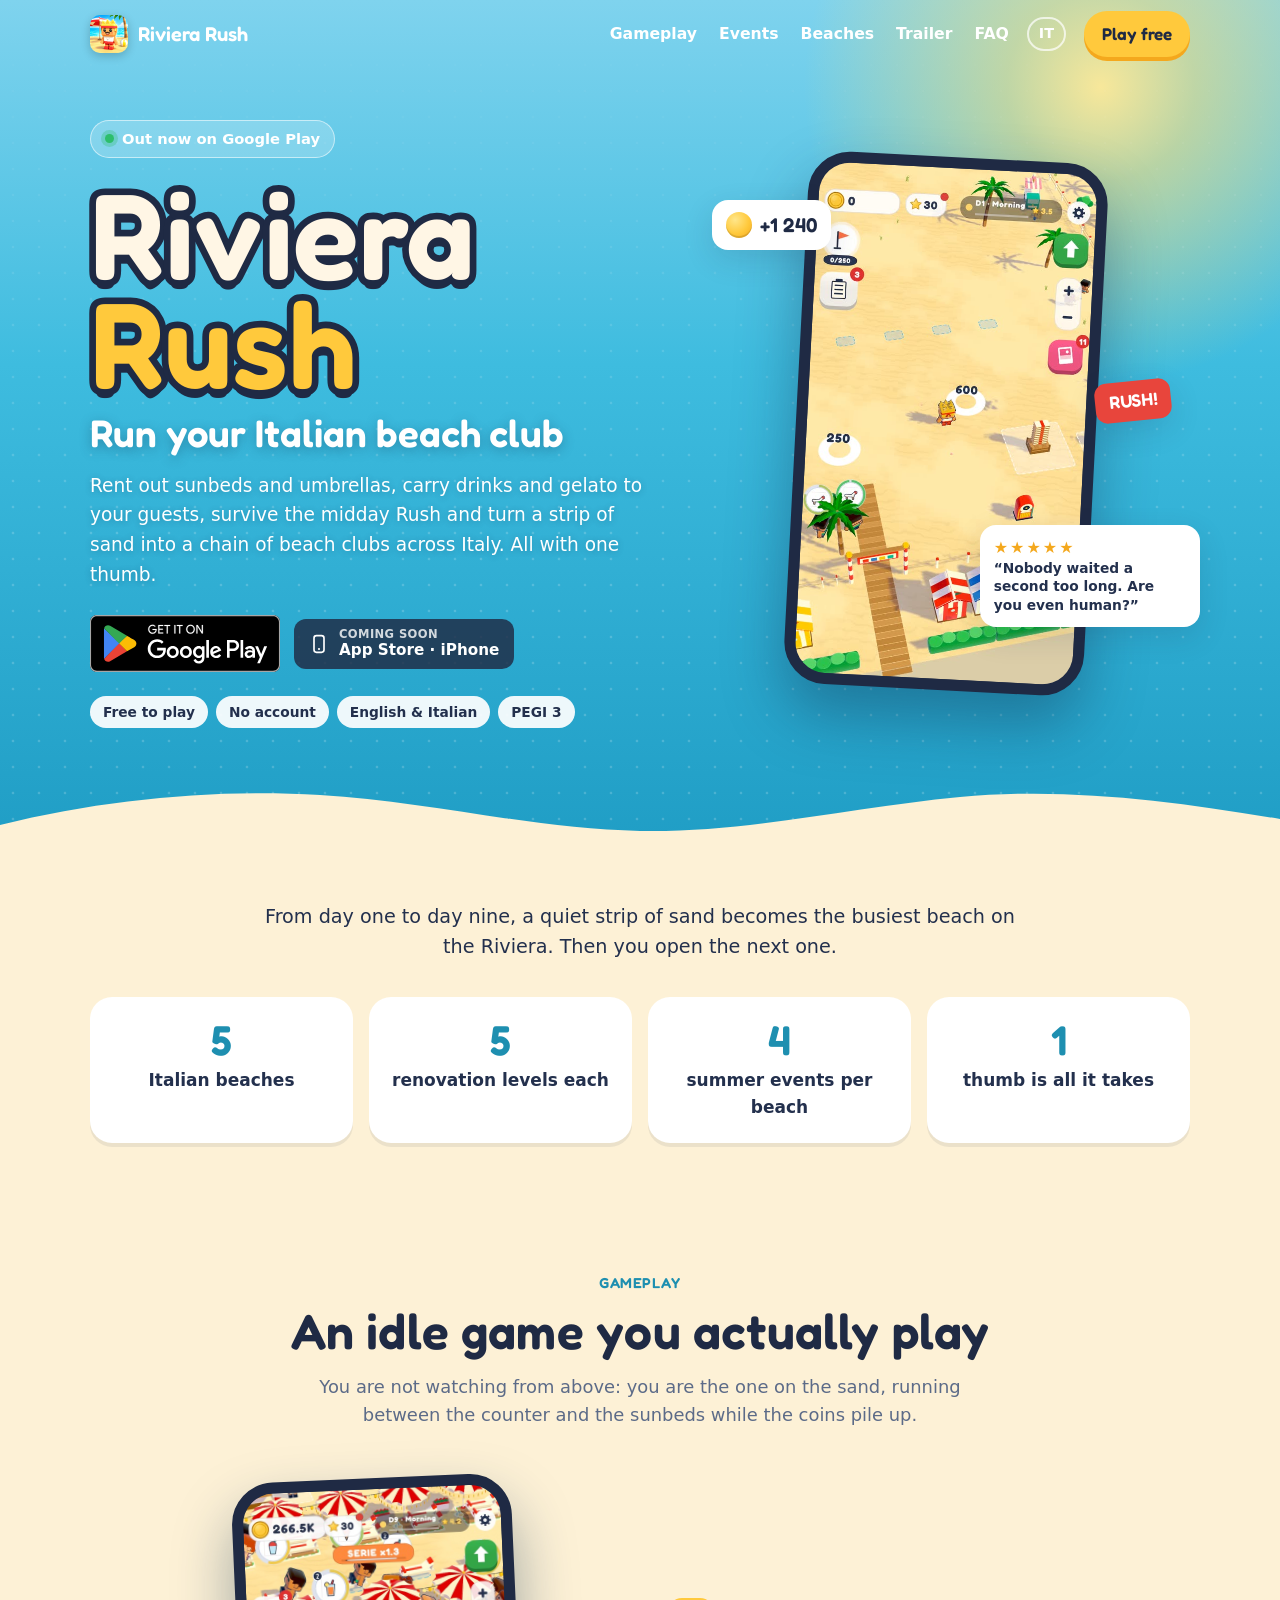
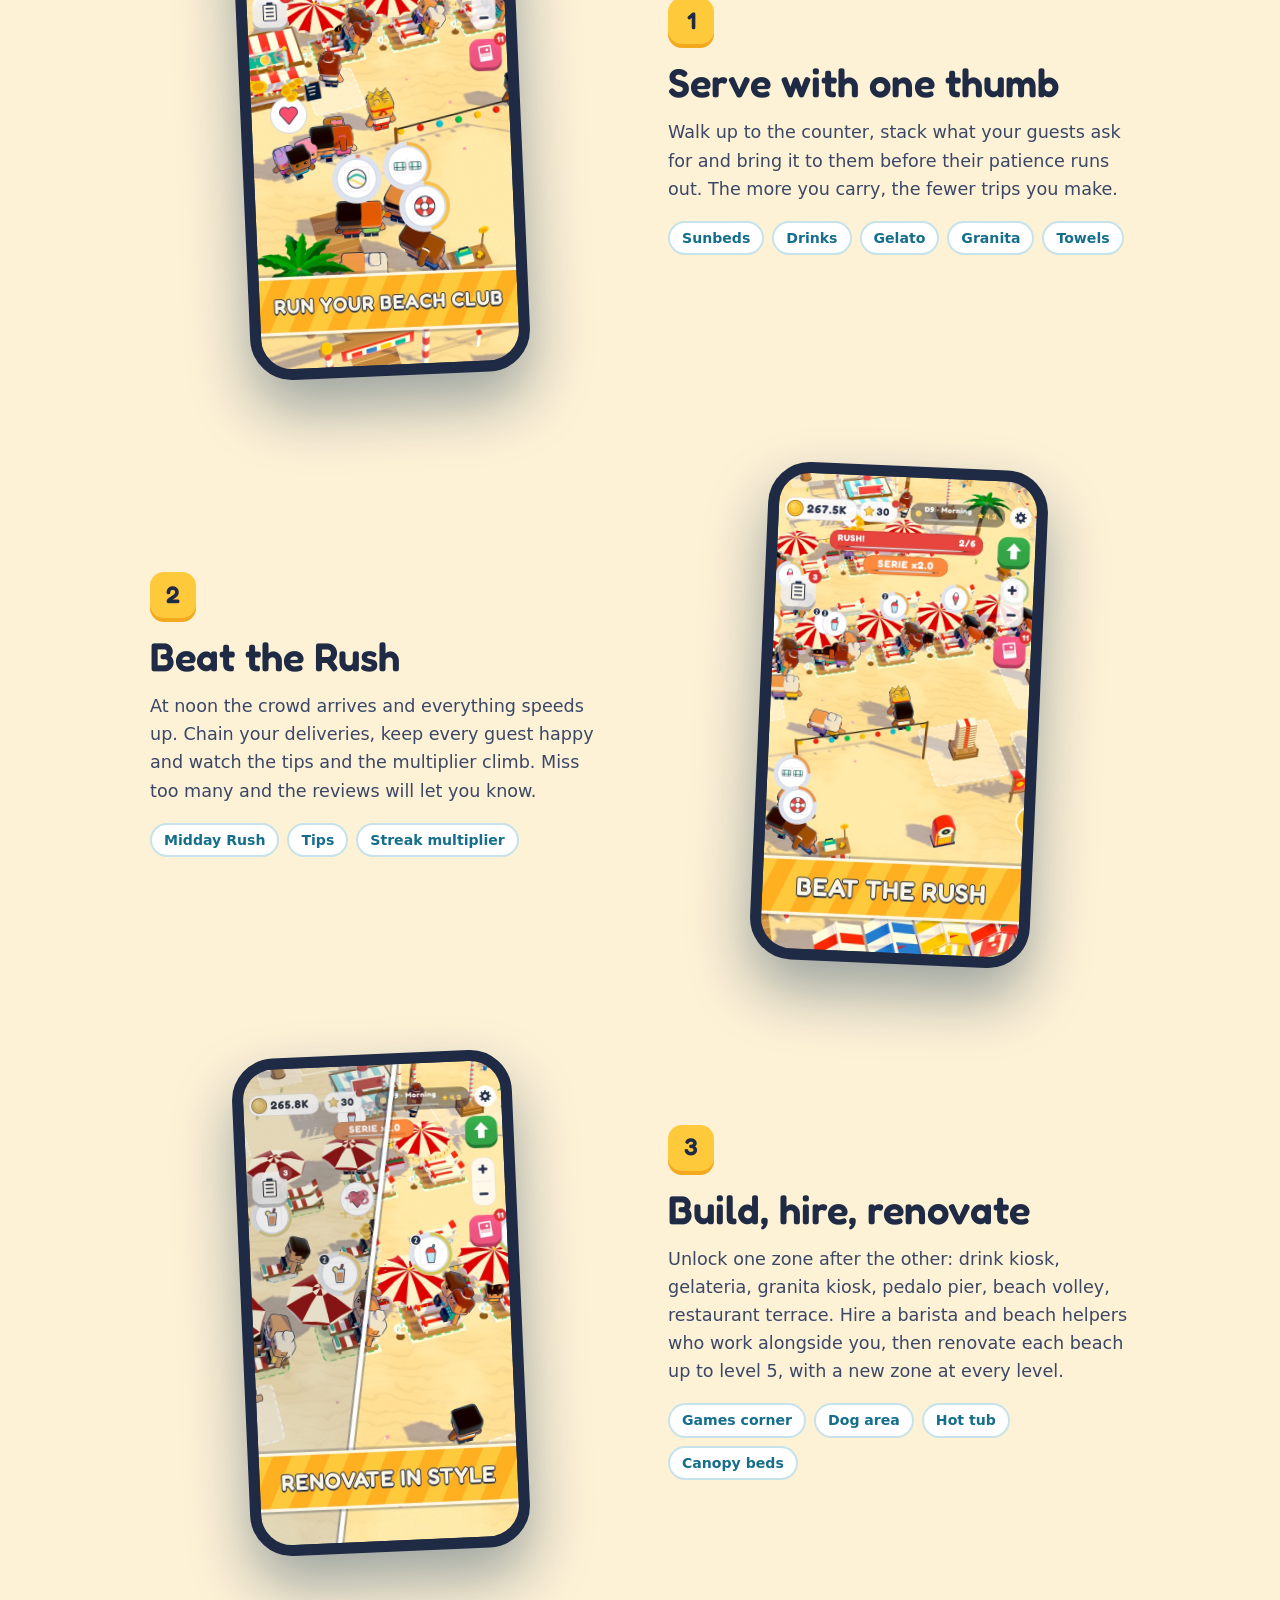
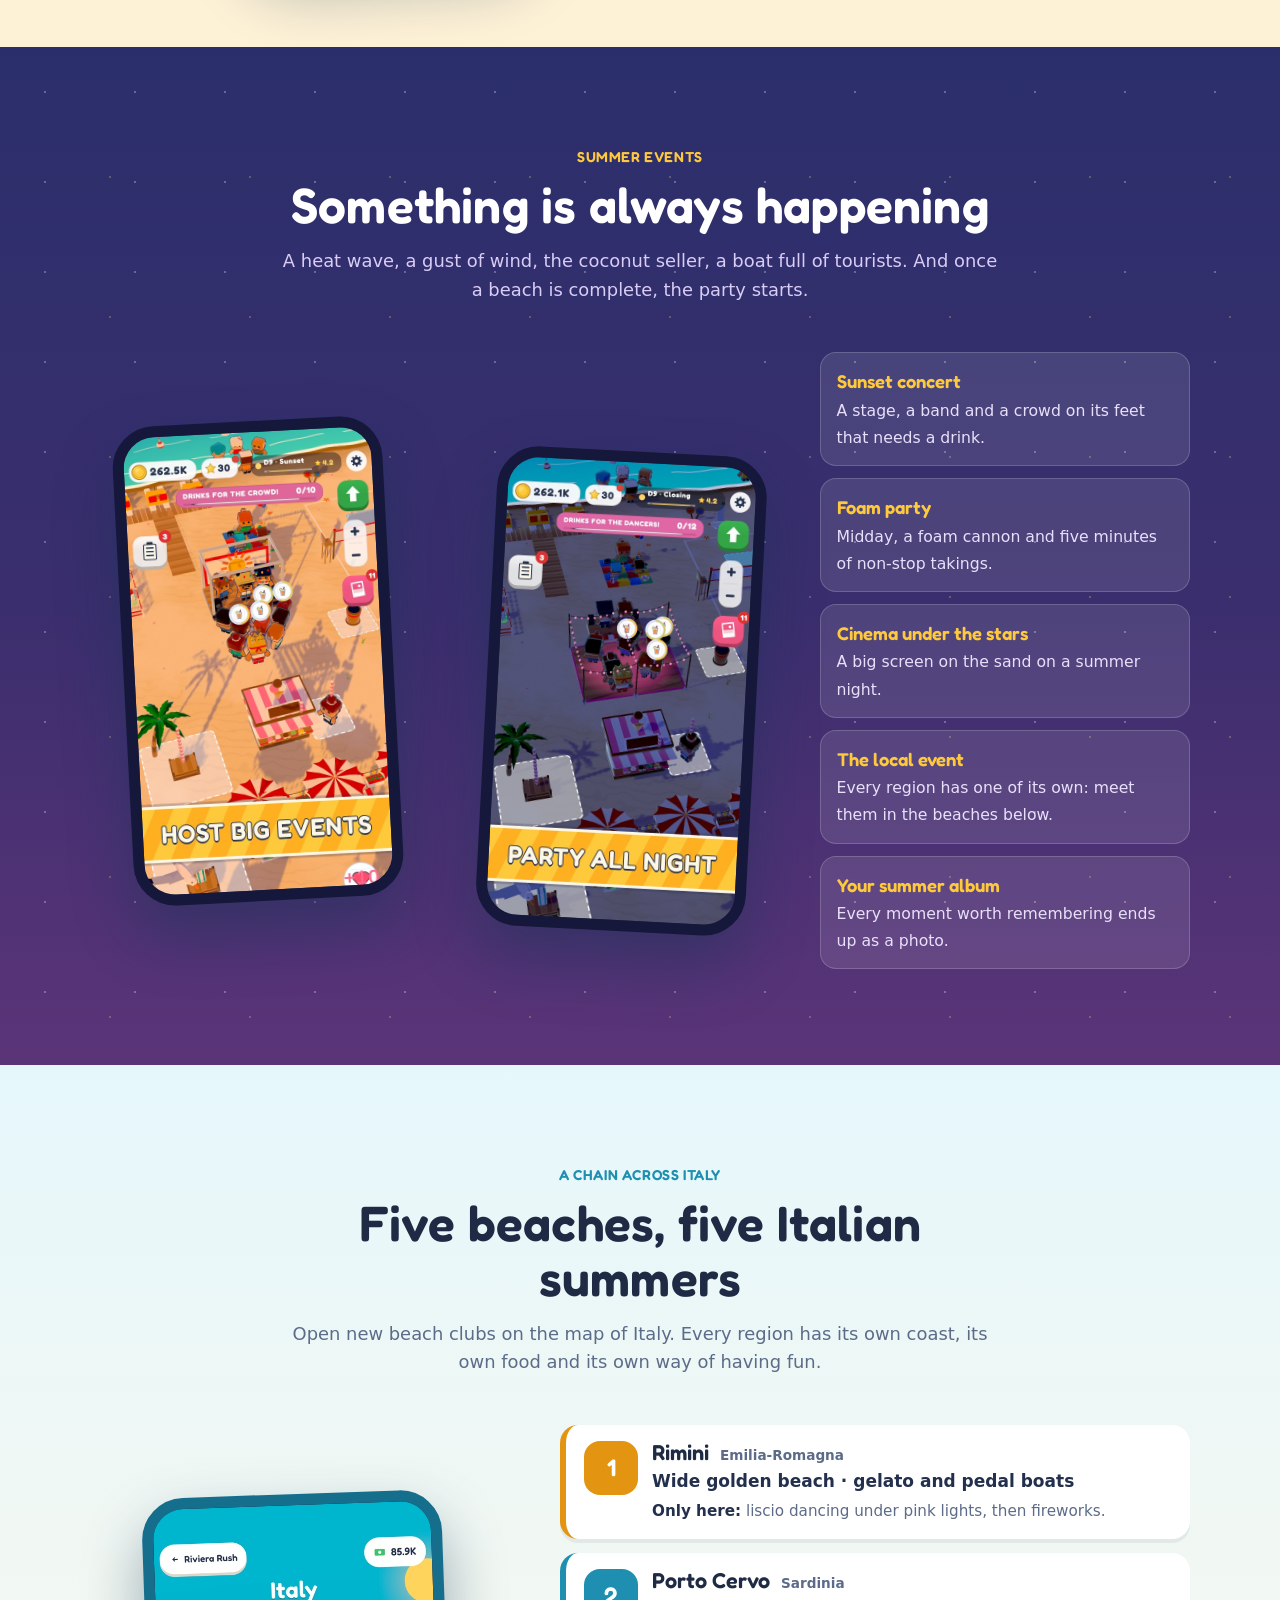
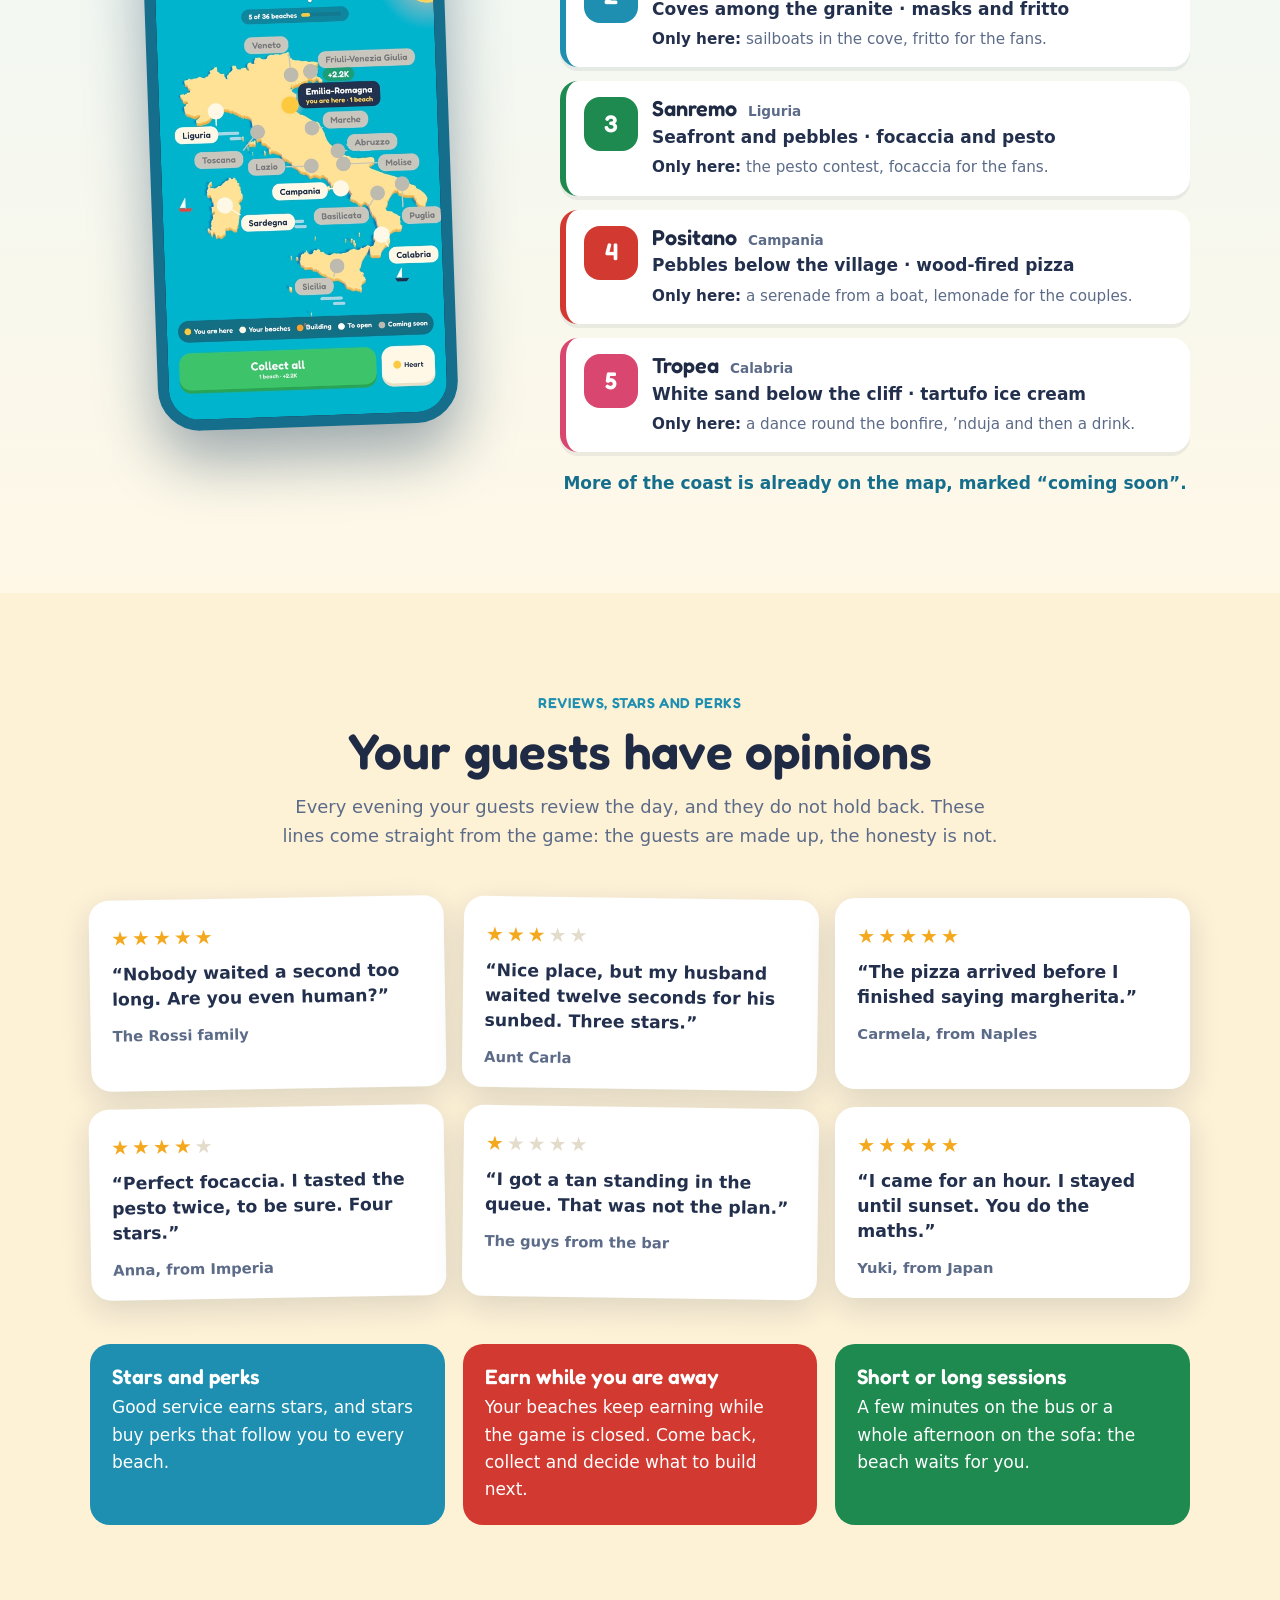
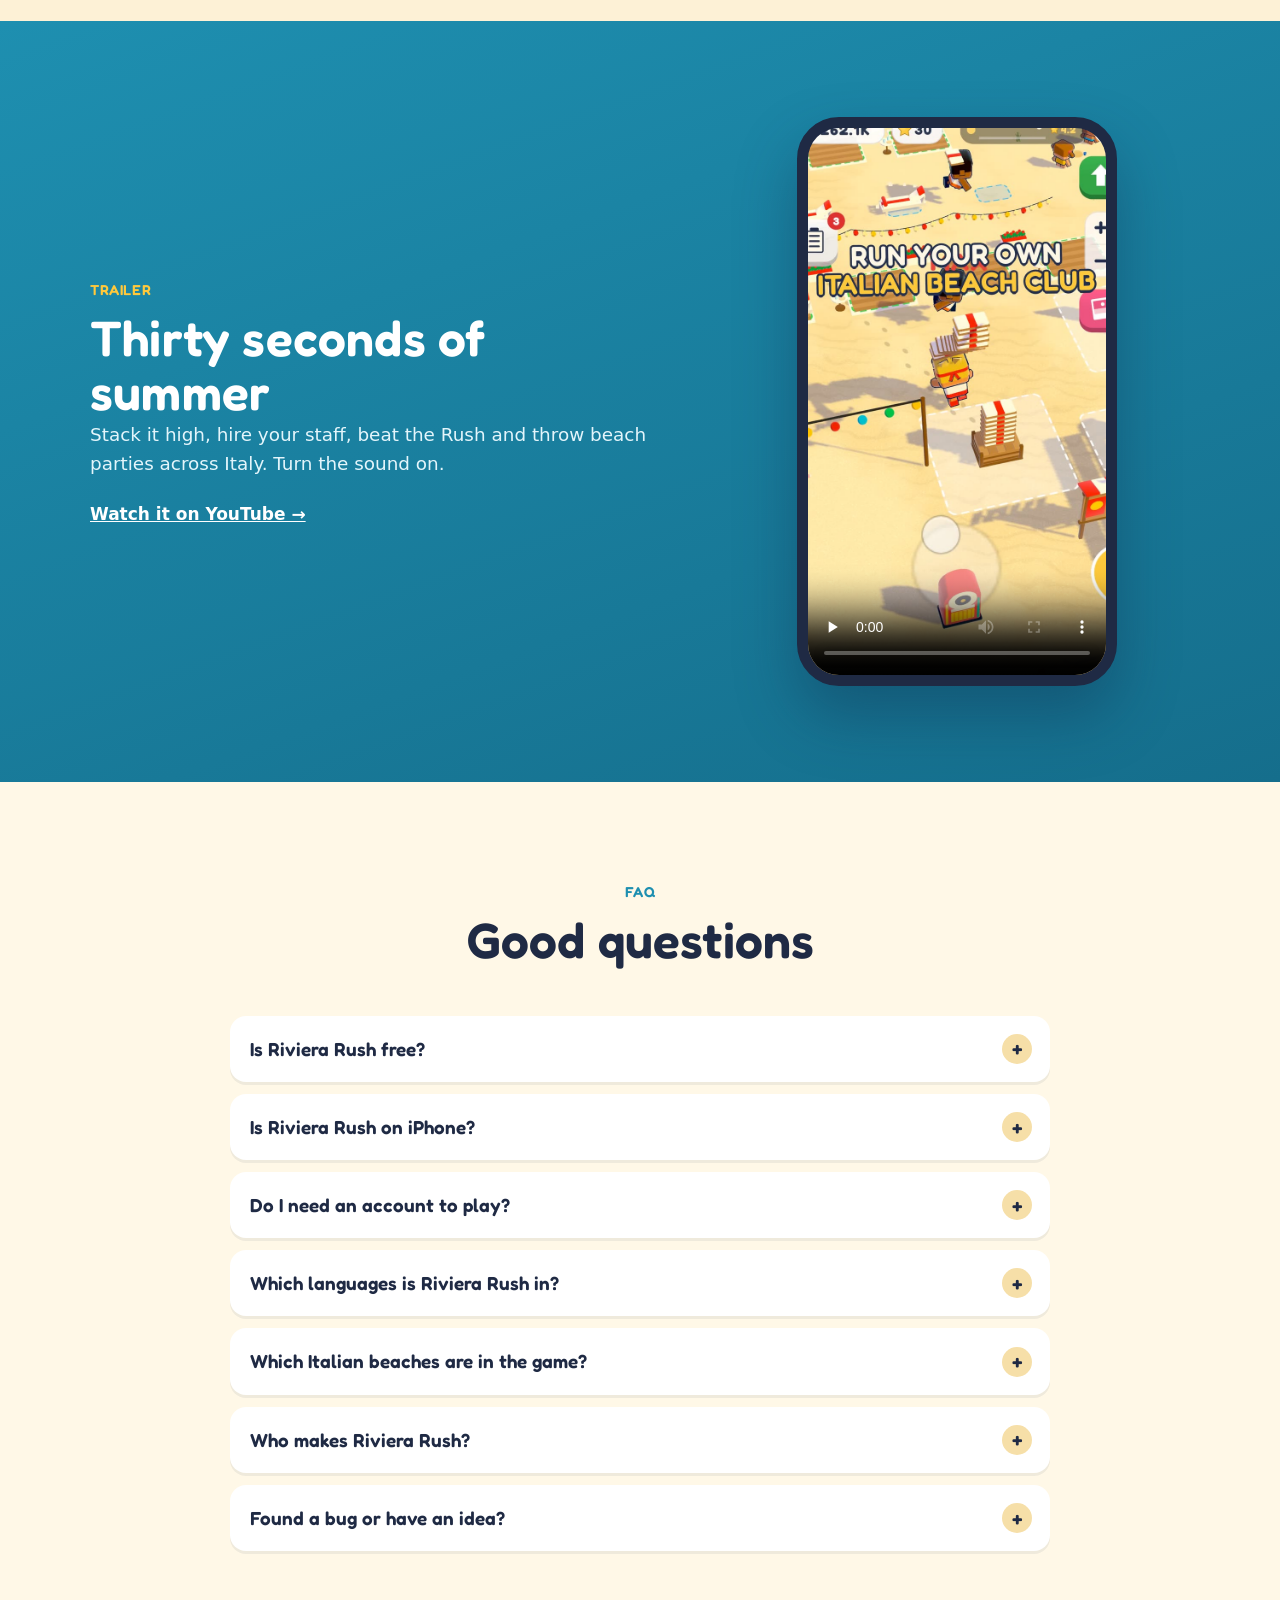
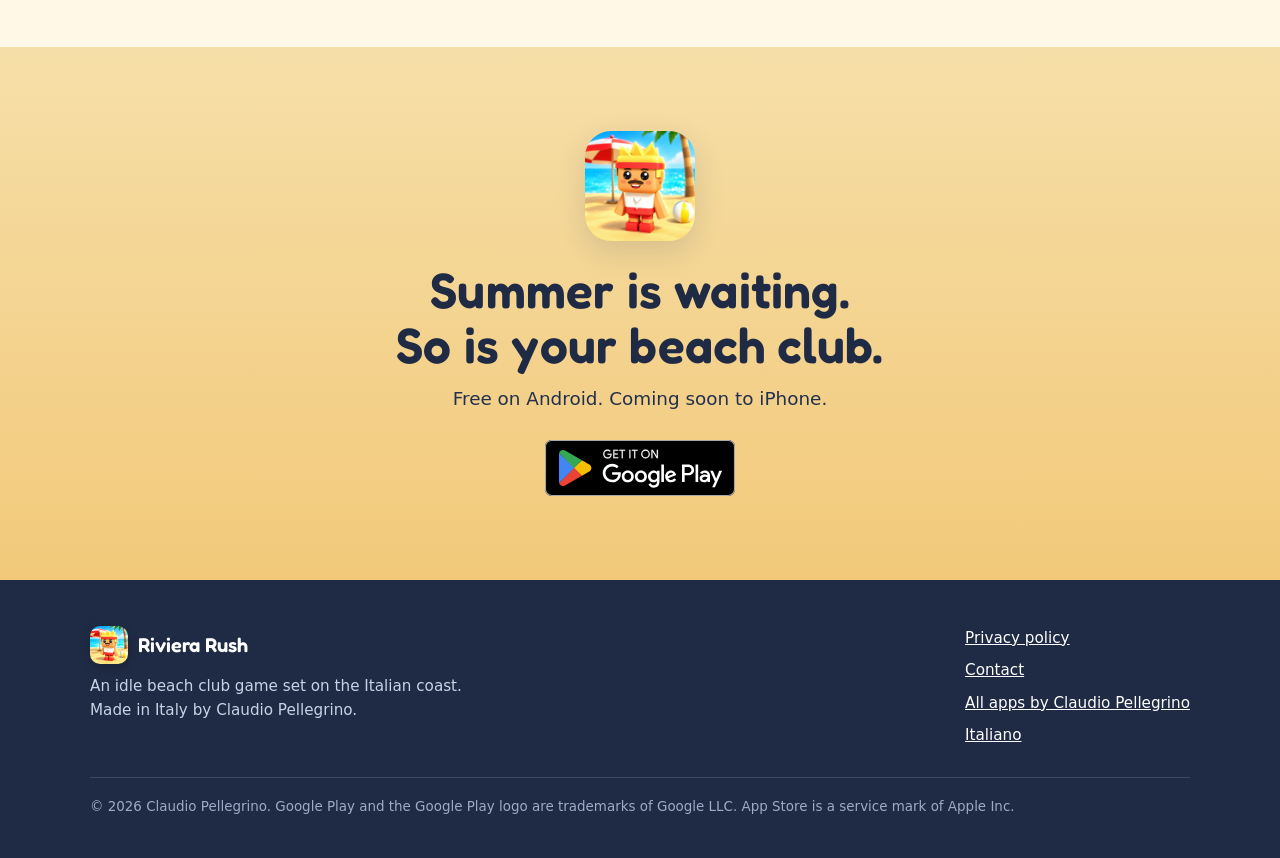
==== commit 1a9968b7: "Creator shown as Claudio Pellegrino instead of Zipangulu: author meta, structured data (Person), FAQ" ====
--- a/index.html
+++ b/index.html
@@ -5,7 +5,7 @@
 <meta name="viewport" content="width=device-width, initial-scale=1, viewport-fit=cover">
 <title>Riviera Rush — Official website of the Italian beach club game</title>
 <meta name="description" content="Riviera Rush is a free idle beach club game for Android: serve your guests, beat the Rush and open beach clubs across Italy, from Rimini to Positano.">
-<meta name="author" content="Zipangulu">
+<meta name="author" content="Claudio Pellegrino">
 <meta name="robots" content="index, follow, max-image-preview:large, max-video-preview:-1">
 <link rel="canonical" href="https://zipanguludev.github.io/rivierarush-landing/">
 <link rel="alternate" hreflang="en" href="https://zipanguludev.github.io/rivierarush-landing/">
@@ -42,11 +42,11 @@
   "@context": "https://schema.org",
   "@graph": [
     {
-      "@type": "Organization",
+      "@type": "Person",
       "@id": "https://zipanguludev.github.io/#organization",
-      "name": "Zipangulu",
+      "name": "Claudio Pellegrino",
       "url": "https://zipanguludev.github.io/",
-      "logo": "https://zipanguludev.github.io/assets/apple-touch-icon.png"
+      "image": "https://zipanguludev.github.io/assets/apple-touch-icon.png"
     },
     {
       "@type": "WebSite",
@@ -116,7 +116,7 @@
         { "@type": "Question", "name": "Do I need an account to play?", "acceptedAnswer": { "@type": "Answer", "text": "No. There is no login and nothing to sign up for: your progress is saved on your phone." } },
         { "@type": "Question", "name": "Which languages is Riviera Rush in?", "acceptedAnswer": { "@type": "Answer", "text": "English and Italian." } },
         { "@type": "Question", "name": "Which Italian beaches are in the game?", "acceptedAnswer": { "@type": "Answer", "text": "Rimini, Porto Cervo, Sanremo, Positano and Tropea, each with its own look, food and summer event. More of the coast is already on the map, marked as coming soon." } },
-        { "@type": "Question", "name": "Who makes Riviera Rush?", "acceptedAnswer": { "@type": "Answer", "text": "Zipangulu, a one-person indie studio from Italy: game design, code and release are all done by the same person." } }
+        { "@type": "Question", "name": "Who makes Riviera Rush?", "acceptedAnswer": { "@type": "Answer", "text": "Claudio Pellegrino, an indie developer from Italy: game design, code and release are all done by the same person." } }
       ]
     }
   ]
@@ -311,7 +311,7 @@
         <details class="reveal"><summary>Do I need an account to play?</summary><p>No. There is no login and nothing to sign up for: your progress is saved on your phone.</p></details>
         <details class="reveal"><summary>Which languages is Riviera Rush in?</summary><p>English and Italian.</p></details>
         <details class="reveal"><summary>Which Italian beaches are in the game?</summary><p>Rimini, Porto Cervo, Sanremo, Positano and Tropea, each with its own look, food and summer event. More of the coast is already on the map, marked as coming soon.</p></details>
-        <details class="reveal"><summary>Who makes Riviera Rush?</summary><p>Zipangulu, a one-person indie studio from Italy: game design, code and release are all done by the same person. Have a look at the <a href="https://zipanguludev.github.io/">other Zipangulu apps</a>.</p></details>
+        <details class="reveal"><summary>Who makes Riviera Rush?</summary><p>Claudio Pellegrino, an indie developer from Italy: game design, code and release are all done by the same person. Have a look at the <a href="https://zipanguludev.github.io/">other apps by Claudio Pellegrino</a>.</p></details>
         <details class="reveal"><summary>Found a bug or have an idea?</summary><p>Write to <a href="mailto:rivierarush.game@gmail.com">rivierarush.game@gmail.com</a>. Every message is read.</p></details>
       </div>
     </div>
@@ -334,18 +334,18 @@
     <div class="foot-grid">
       <div>
         <a class="brand" href="#top"><img src="assets/favicon-64.png" alt="" width="38" height="38" loading="lazy"><span>Riviera Rush</span></a>
-        <p>An idle beach club game set on the Italian coast.<br>Made in Italy by Zipangulu.</p>
+        <p>An idle beach club game set on the Italian coast.<br>Made in Italy by Claudio Pellegrino.</p>
       </div>
       <nav aria-label="Footer">
         <ul>
           <li><a href="privacy-policy.html">Privacy policy</a></li>
           <li><a href="mailto:rivierarush.game@gmail.com">Contact</a></li>
-          <li><a href="https://zipanguludev.github.io/">All Zipangulu apps</a></li>
+          <li><a href="https://zipanguludev.github.io/">All apps by Claudio Pellegrino</a></li>
           <li><a href="it/" hreflang="it" lang="it">Italiano</a></li>
         </ul>
       </nav>
     </div>
-    <p class="legal">© 2026 Zipangulu. Google Play and the Google Play logo are trademarks of Google LLC. App Store is a service mark of Apple Inc.</p>
+    <p class="legal">© 2026 Claudio Pellegrino. Google Play and the Google Play logo are trademarks of Google LLC. App Store is a service mark of Apple Inc.</p>
   </div>
 </footer>
 
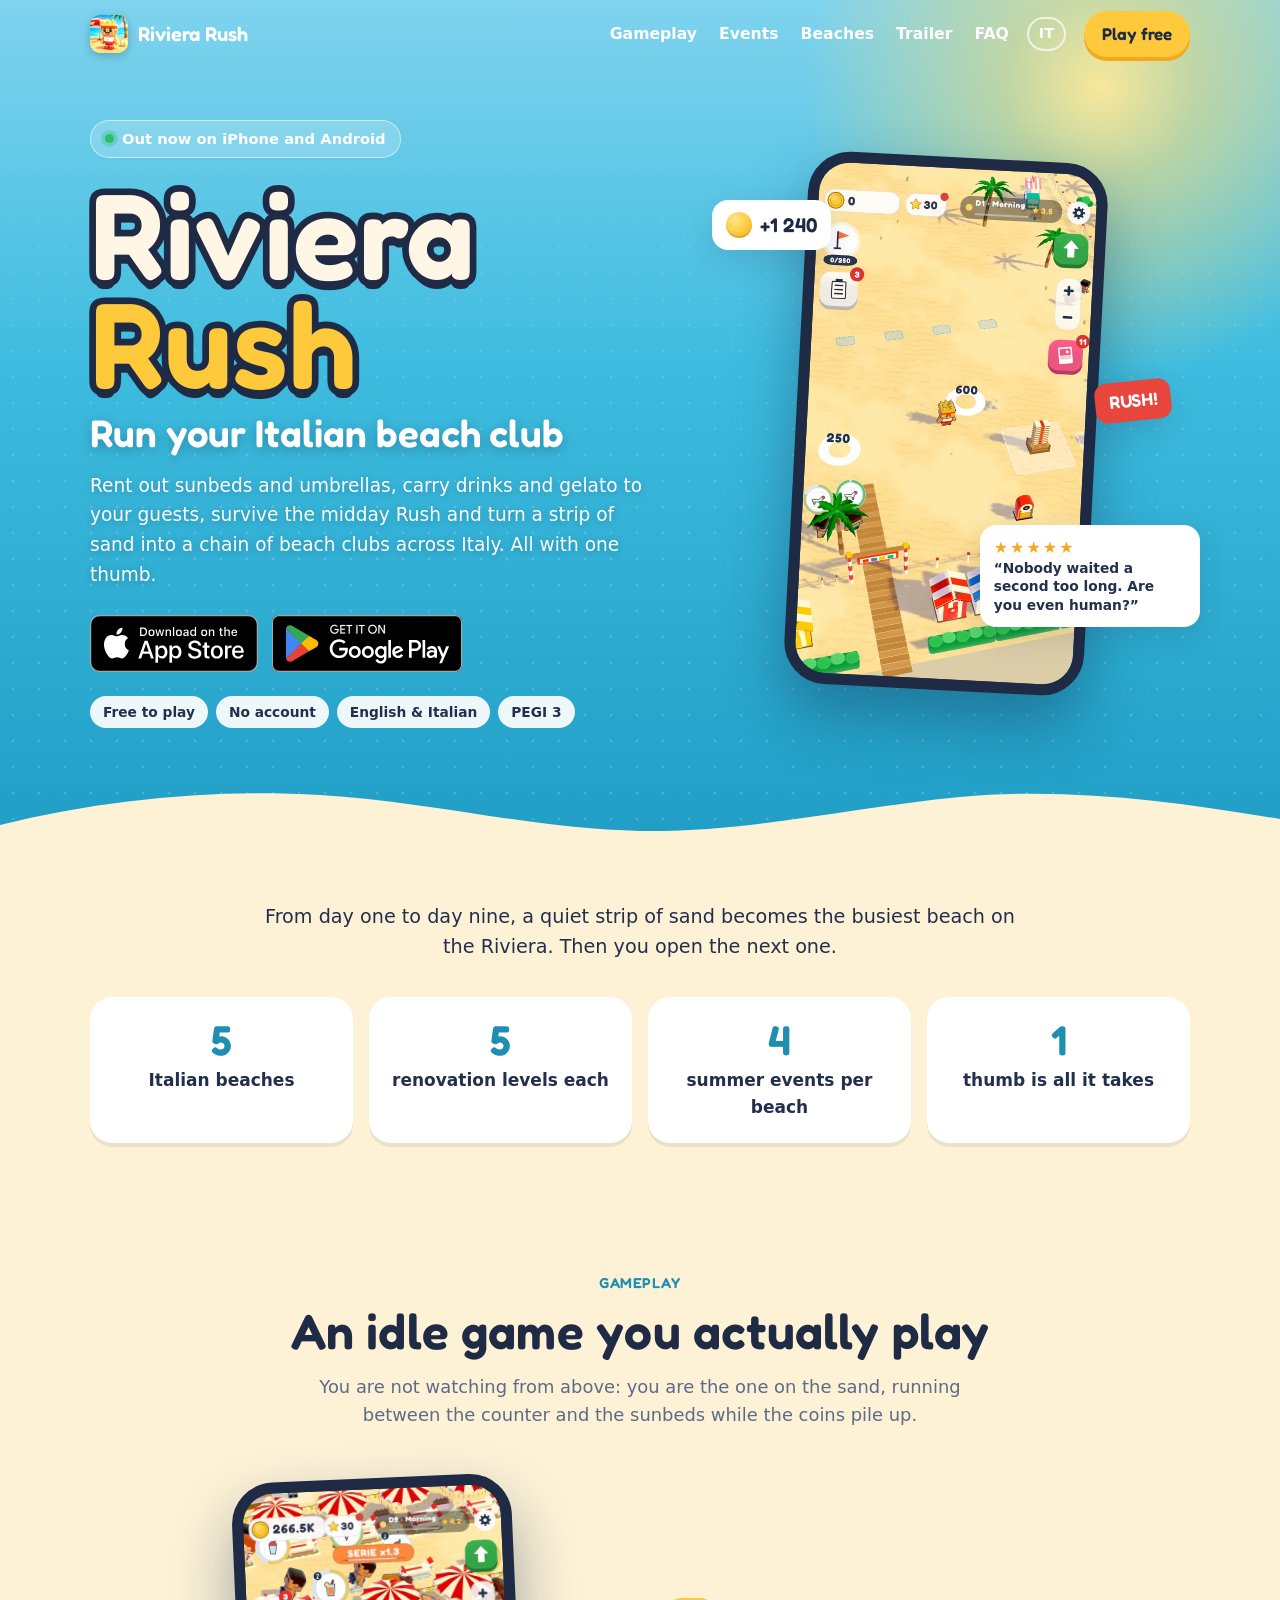
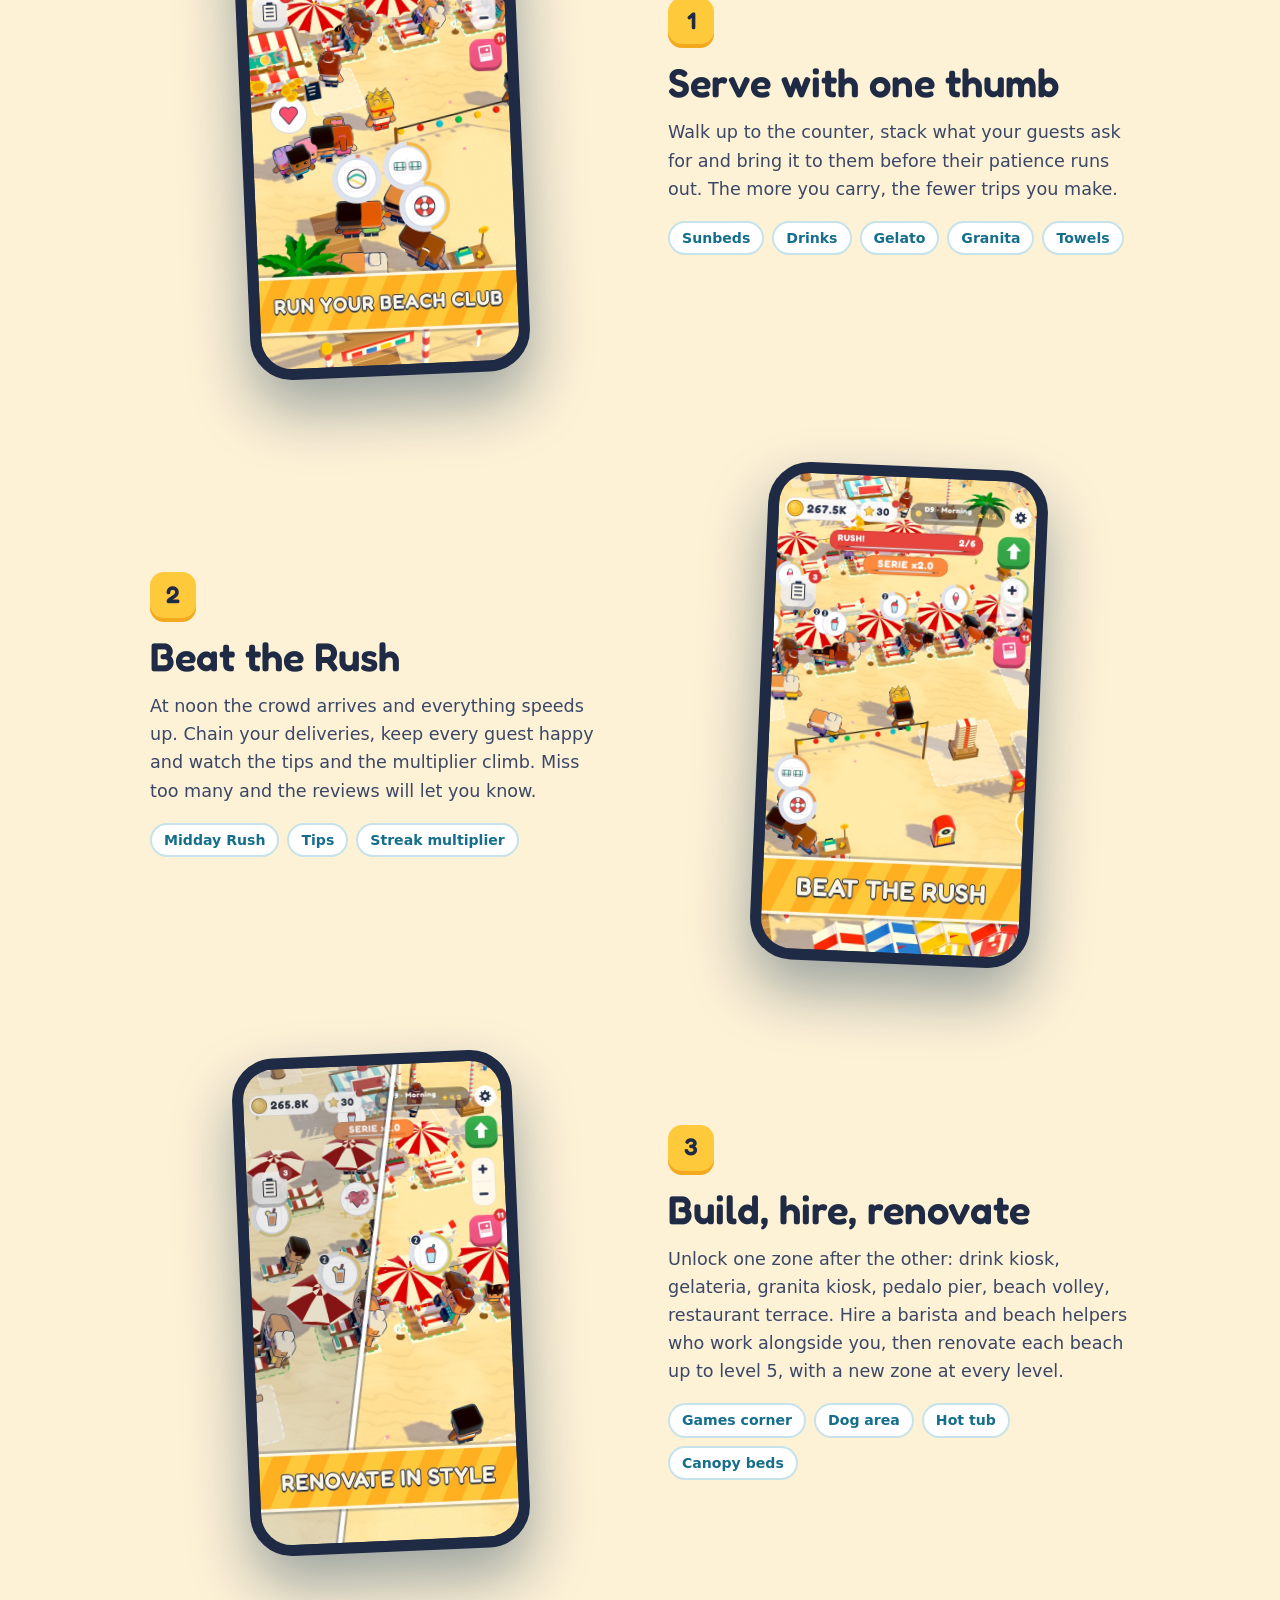
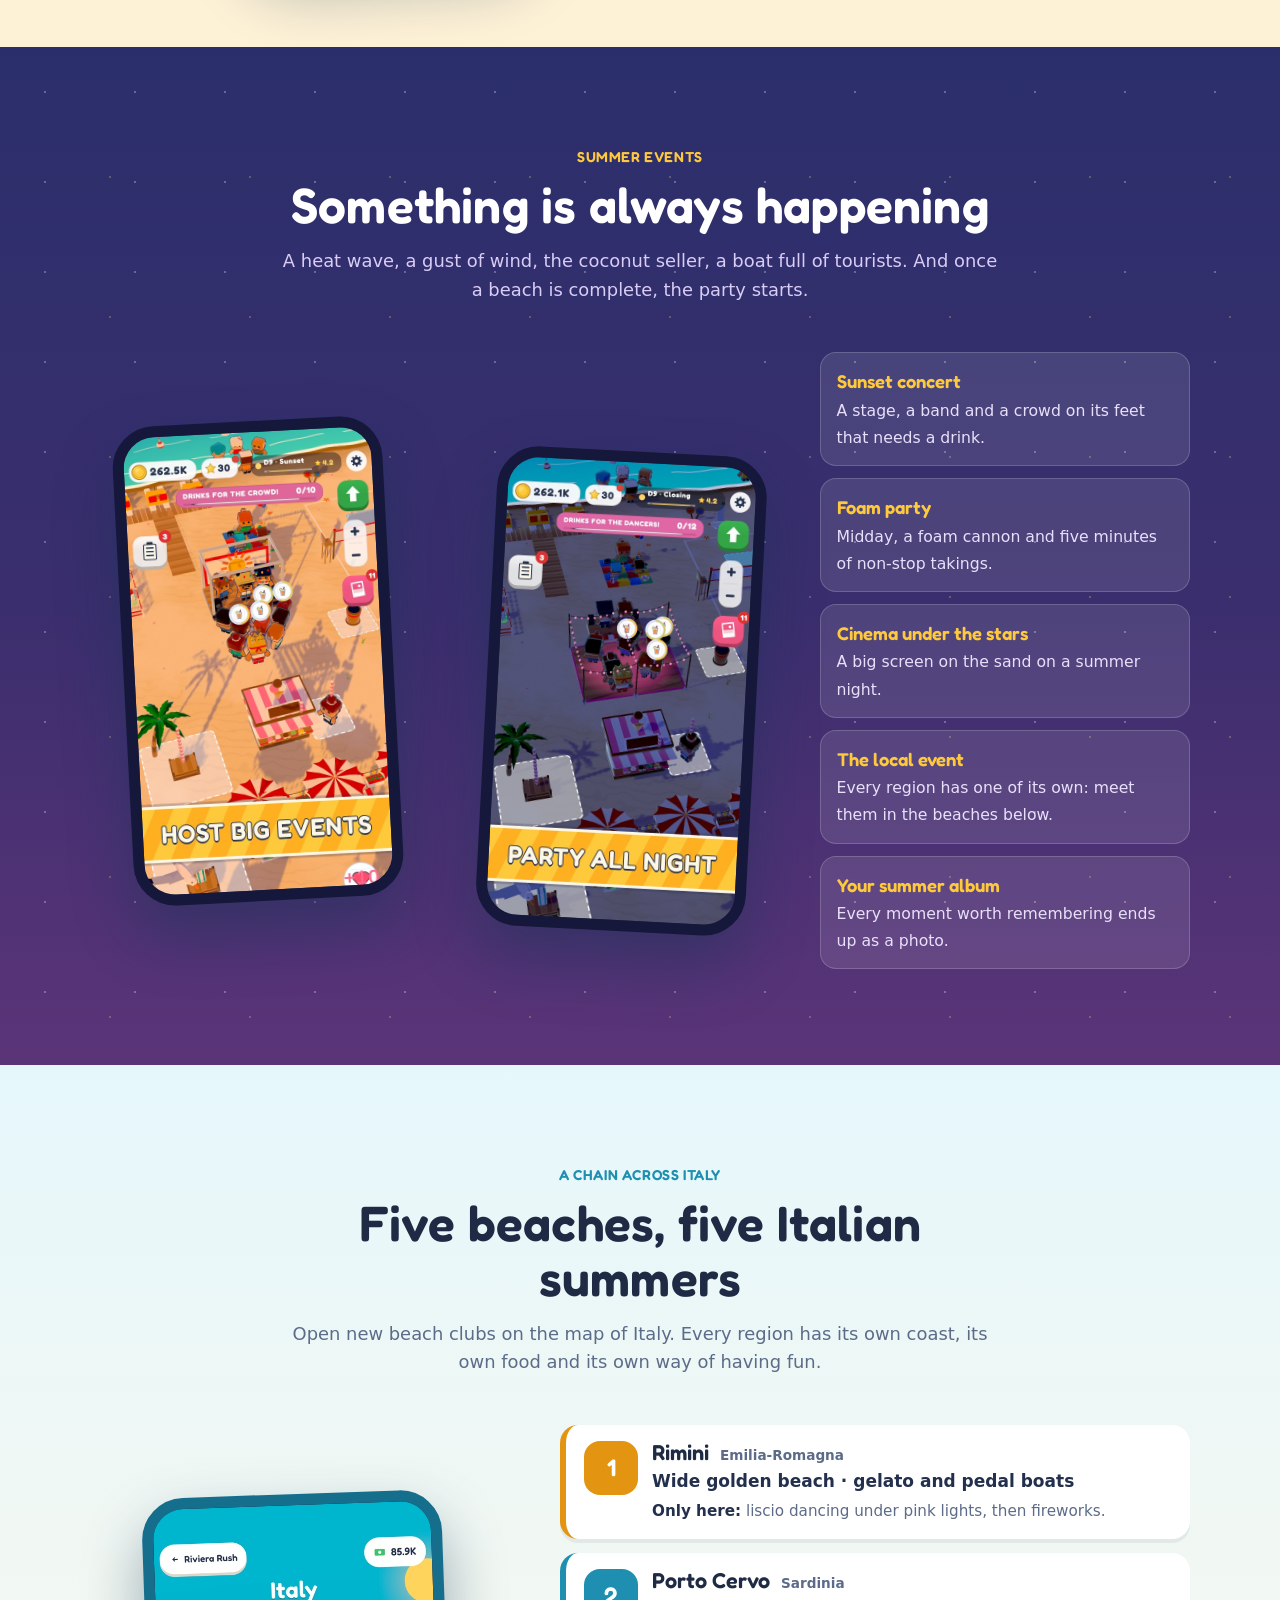
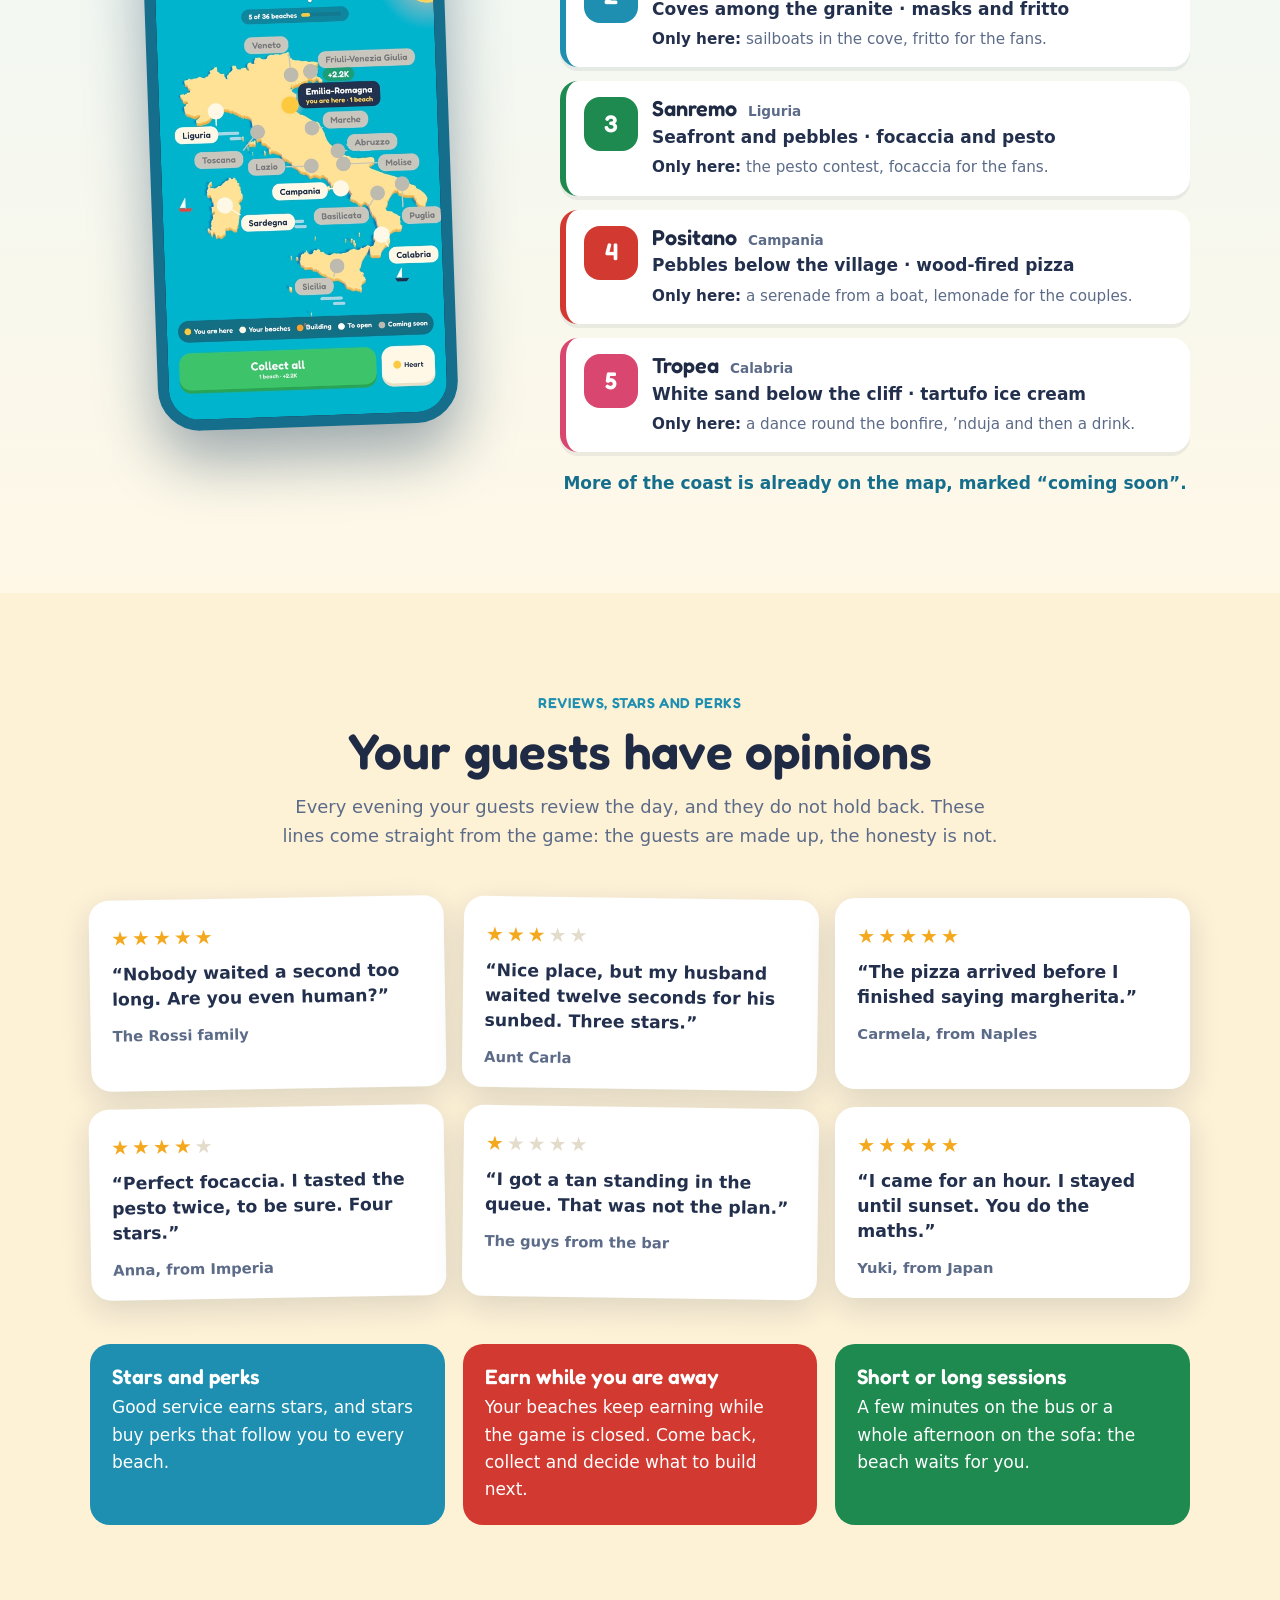
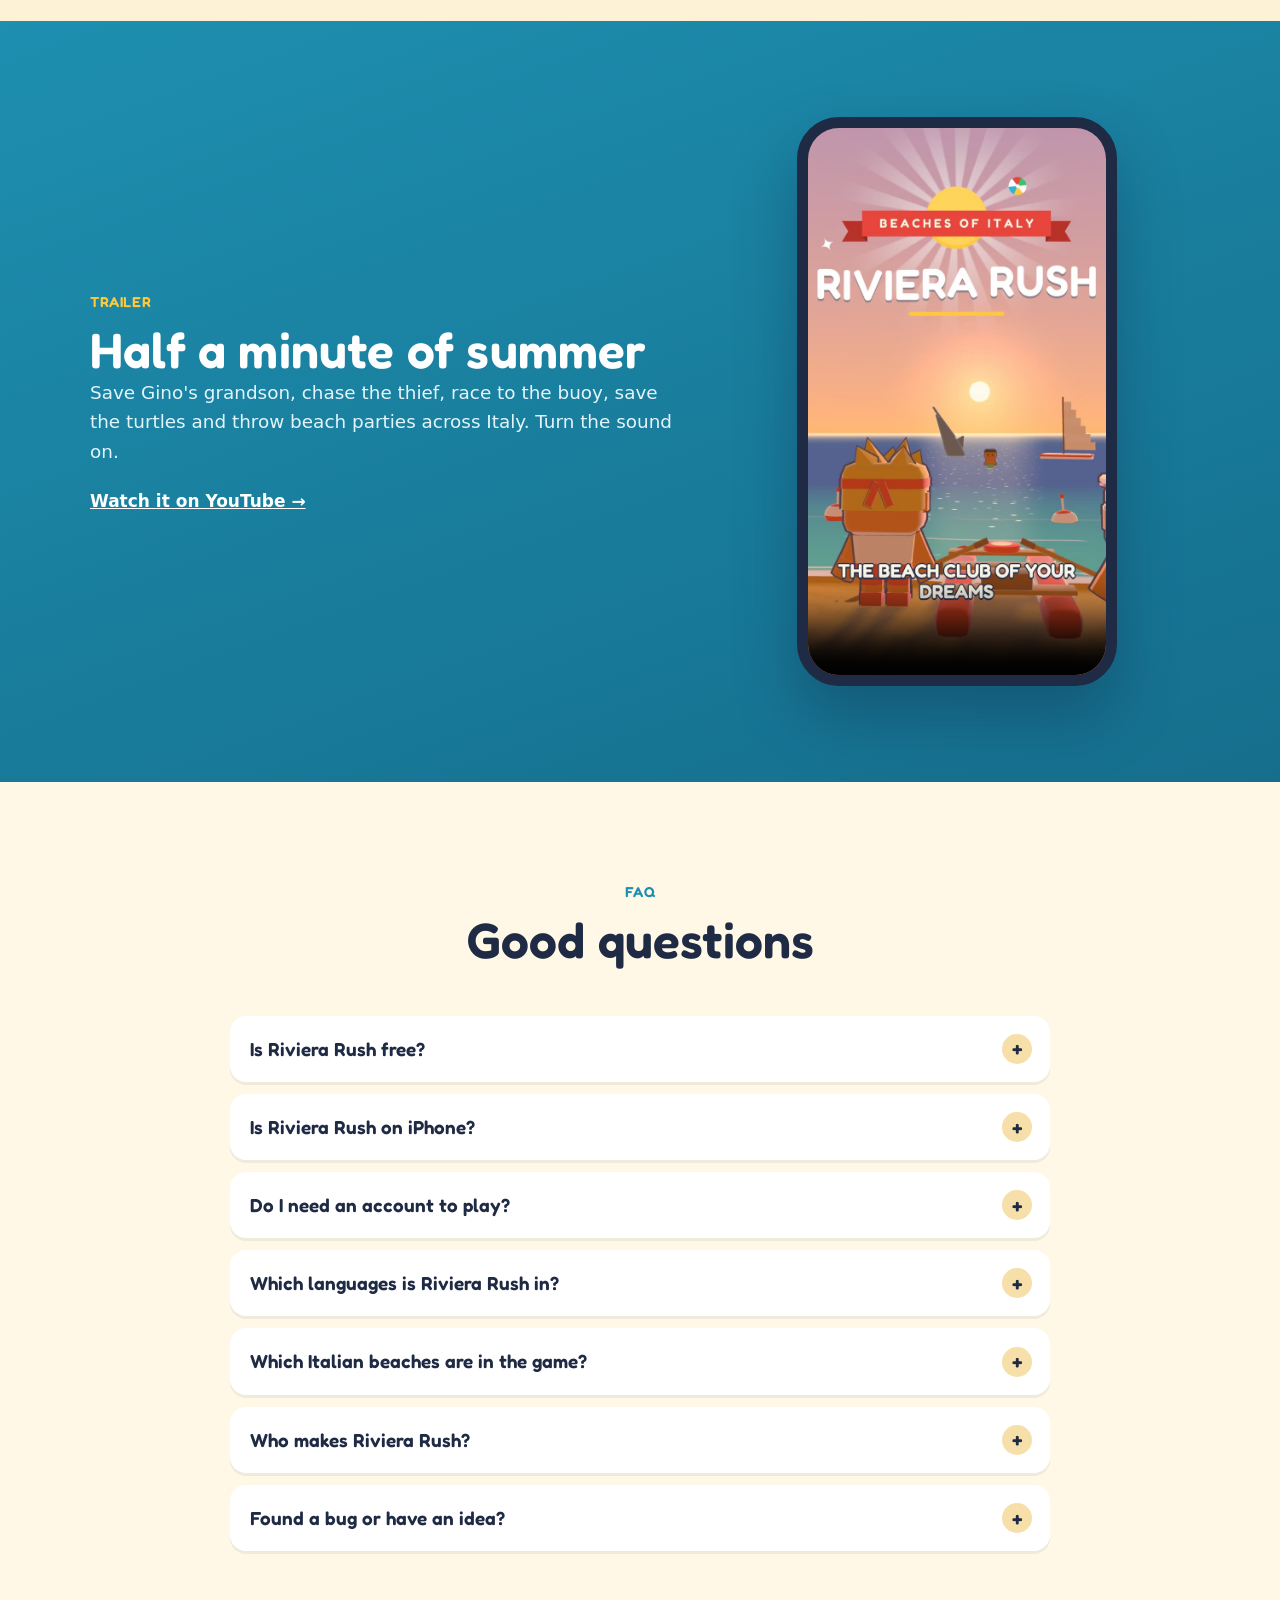
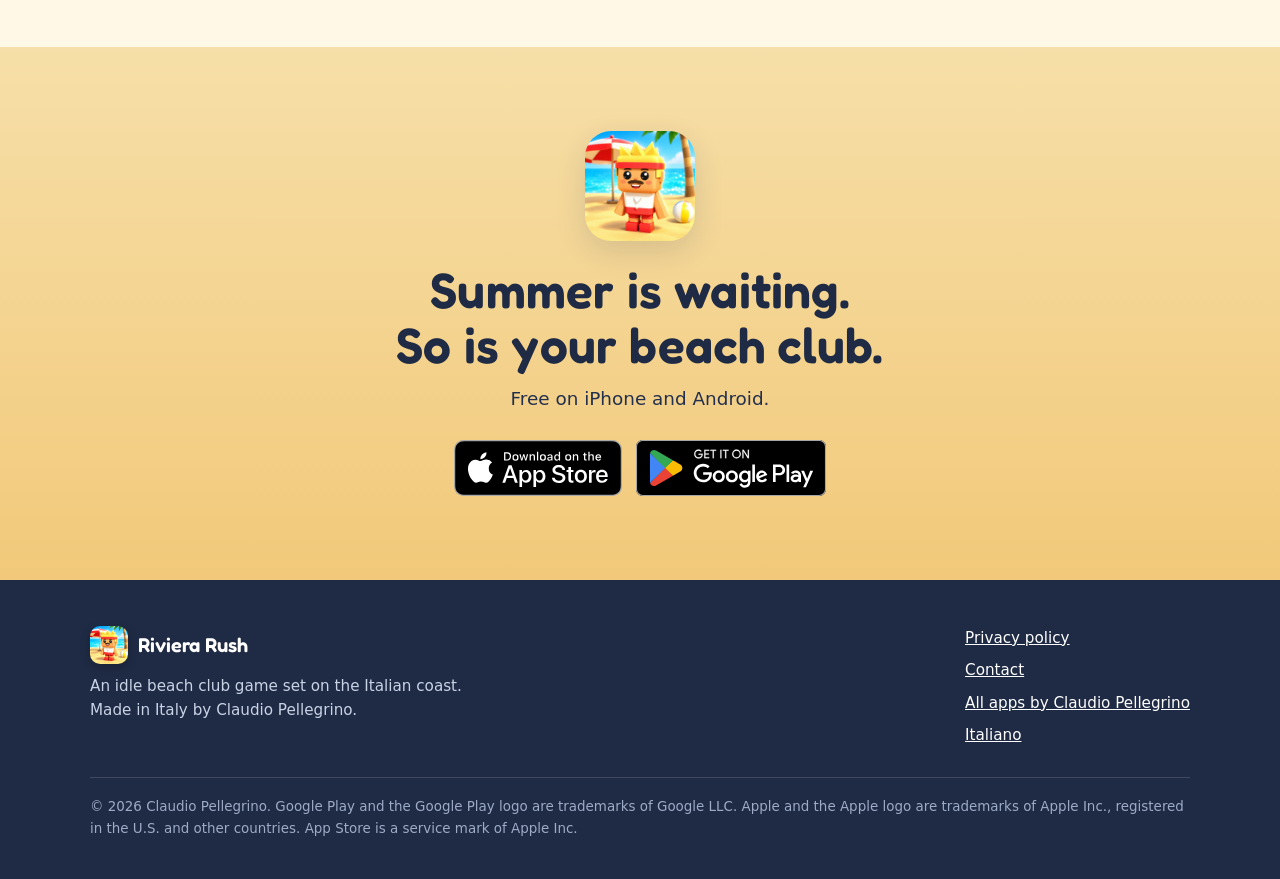
==== commit 7c5aa80d: "Riviera Rush on the App Store: the official App Store badge first in the row (and the Italian Google" ====
--- a/index.html
+++ b/index.html
@@ -16,13 +16,14 @@
 <link rel="icon" type="image/png" sizes="32x32" href="assets/favicon-32.png">
 <link rel="icon" type="image/png" sizes="64x64" href="assets/favicon-64.png">
 <link rel="apple-touch-icon" sizes="180x180" href="assets/apple-touch-icon.png">
+<meta name="apple-itunes-app" content="app-id=6816526737">
 
 <meta property="og:type" content="website">
 <meta property="og:site_name" content="Riviera Rush">
 <meta property="og:locale" content="en_US">
 <meta property="og:locale:alternate" content="it_IT">
 <meta property="og:title" content="Riviera Rush — Official website of the Italian beach club game">
-<meta property="og:description" content="Run your Italian beach club: serve your guests, beat the Rush and open beaches from Rimini to Positano. Free on Google Play, coming soon to iPhone.">
+<meta property="og:description" content="Run your Italian beach club: serve your guests, beat the Rush and open beaches from Rimini to Positano. Free on the App Store and Google Play.">
 <meta property="og:url" content="https://zipanguludev.github.io/rivierarush-landing/">
 <meta property="og:image" content="https://zipanguludev.github.io/rivierarush-landing/assets/og-en.jpg">
 <meta property="og:image:width" content="1200">
@@ -83,14 +84,14 @@
       "applicationCategory": "GameApplication",
       "applicationSubCategory": "Simulation",
       "genre": ["Idle", "Simulation", "Casual", "Arcade", "Management"],
-      "gamePlatform": "Android",
-      "operatingSystem": "Android",
+      "gamePlatform": ["Android", "iOS"],
+      "operatingSystem": "Android, iOS",
       "playMode": "SinglePlayer",
       "inLanguage": ["en", "it"],
       "contentRating": "PEGI 3",
       "installUrl": "https://play.google.com/store/apps/details?id=com.zipangulu.lidorush",
       "downloadUrl": "https://play.google.com/store/apps/details?id=com.zipangulu.lidorush",
-      "sameAs": ["https://play.google.com/store/apps/details?id=com.zipangulu.lidorush"],
+      "sameAs": ["https://play.google.com/store/apps/details?id=com.zipangulu.lidorush", "https://apps.apple.com/us/app/riviera-rush/id6816526737"],
       "trailer": { "@id": "https://zipanguludev.github.io/rivierarush-landing/#trailer" },
       "offers": { "@type": "Offer", "price": "0", "priceCurrency": "EUR", "availability": "https://schema.org/InStock" },
       "author": { "@id": "https://zipanguludev.github.io/#organization" },
@@ -100,19 +101,19 @@
       "@type": "VideoObject",
       "@id": "https://zipanguludev.github.io/rivierarush-landing/#trailer",
       "name": "Riviera Rush — Trailer",
-      "description": "Thirty seconds of Riviera Rush: run your own Italian beach club, stack it high, hire your staff, beat the Rush and throw beach parties across Italy.",
+      "description": "Half a minute of Riviera Rush: save Gino's grandson and the beach club is yours, then chase the thief, race to the buoy, ride the towed ring, save the turtles and throw beach parties across Italy.",
       "thumbnailUrl": "https://zipanguludev.github.io/rivierarush-landing/assets/video/trailer-en.jpg",
-      "uploadDate": "2026-10-10",
-      "duration": "PT30S",
+      "uploadDate": "2026-10-23T04:57:41+02:00",
+      "duration": "PT32S",
       "contentUrl": "https://zipanguludev.github.io/rivierarush-landing/assets/video/trailer-en.mp4",
-      "embedUrl": "https://www.youtube.com/embed/tt58i4RnX1k",
+      "embedUrl": "https://www.youtube.com/embed/0GiJJc5XI9s",
       "inLanguage": "en"
     },
     {
       "@type": "FAQPage",
       "mainEntity": [
         { "@type": "Question", "name": "Is Riviera Rush free?", "acceptedAnswer": { "@type": "Answer", "text": "Yes. Riviera Rush is free to download and play. It shows ads, and you can watch optional videos for bonuses." } },
-        { "@type": "Question", "name": "Is Riviera Rush on iPhone?", "acceptedAnswer": { "@type": "Answer", "text": "Riviera Rush is coming soon to the App Store for iPhone. On Android it is already on Google Play." } },
+        { "@type": "Question", "name": "Is Riviera Rush on iPhone?", "acceptedAnswer": { "@type": "Answer", "text": "Yes. Riviera Rush is free on the App Store for iPhone, and on Google Play for Android." } },
         { "@type": "Question", "name": "Do I need an account to play?", "acceptedAnswer": { "@type": "Answer", "text": "No. There is no login and nothing to sign up for: your progress is saved on your phone." } },
         { "@type": "Question", "name": "Which languages is Riviera Rush in?", "acceptedAnswer": { "@type": "Answer", "text": "English and Italian." } },
         { "@type": "Question", "name": "Which Italian beaches are in the game?", "acceptedAnswer": { "@type": "Answer", "text": "Rimini, Porto Cervo, Sanremo, Positano and Tropea, each with its own look, food and summer event. More of the coast is already on the map, marked as coming soon." } },
@@ -147,13 +148,13 @@
   <section class="hero" id="top">
     <div class="wrap hero-grid">
       <div>
-        <span class="pill"><span class="dot"></span> Out now on Google Play</span>
+        <span class="pill"><span class="dot"></span> Out now on iPhone and Android</span>
         <h1><span class="wordmark"><span class="a">Riviera</span> <span class="b">Rush</span></span><span class="h1-sub">Run your Italian beach club</span></h1>
         <p class="hero-lead">Rent out sunbeds and umbrellas, carry drinks and gelato to your guests, survive the midday Rush and turn a strip of sand into a chain of beach clubs across Italy. All with one thumb.</p>
         <div class="cta-row">
+          <a class="badge-apple" href="https://apps.apple.com/us/app/riviera-rush/id6816526737" rel="noopener" aria-label="Download Riviera Rush on the App Store"><img src="assets/app-store-badge-en.svg" alt="Download on the App Store" width="168" height="56"></a>
           <a class="badge-play" href="https://play.google.com/store/apps/details?id=com.zipangulu.lidorush" rel="noopener" aria-label="Get Riviera Rush on Google Play"><img src="assets/google-play-badge.svg" alt="Get it on Google Play" width="190" height="56"></a>
-          <span class="soon"><svg viewBox="0 0 24 24" aria-hidden="true"><rect x="6" y="2" width="12" height="20" rx="3" fill="none" stroke="currentColor" stroke-width="2"/><circle cx="12" cy="18" r="1.3" fill="currentColor"/></svg><span><small>Coming soon</small>App Store · iPhone</span></span>
-        </div>
+                  </div>
         <ul class="chips" aria-label="At a glance">
           <li>Free to play</li><li>No account</li><li>English &amp; Italian</li><li>PEGI 3</li>
         </ul>
@@ -291,9 +292,9 @@
     <div class="wrap trailer-grid">
       <div class="reveal">
         <span class="eyebrow">Trailer</span>
-        <h2>Thirty seconds of summer</h2>
-        <p>Stack it high, hire your staff, beat the Rush and throw beach parties across Italy. Turn the sound on.</p>
-        <a class="yt" href="https://www.youtube.com/shorts/tt58i4RnX1k" rel="noopener">Watch it on YouTube →</a>
+        <h2>Half a minute of summer</h2>
+        <p>Save Gino's grandson, chase the thief, race to the buoy, save the turtles and throw beach parties across Italy. Turn the sound on.</p>
+        <a class="yt" href="https://www.youtube.com/watch?v=0GiJJc5XI9s" rel="noopener">Watch it on YouTube →</a>
       </div>
       <div class="phone reveal"><video controls playsinline preload="none" poster="assets/video/trailer-en.jpg" width="720" height="1280" aria-label="Riviera Rush trailer"><source src="assets/video/trailer-en.mp4" type="video/mp4"></video></div>
     </div>
@@ -307,7 +308,7 @@
       </div>
       <div class="faq-list">
         <details class="reveal"><summary>Is Riviera Rush free?</summary><p>Yes. Riviera Rush is free to download and play. It shows ads, and you can watch optional videos for bonuses.</p></details>
-        <details class="reveal"><summary>Is Riviera Rush on iPhone?</summary><p>Riviera Rush is coming soon to the App Store for iPhone. On Android it is already on <a href="https://play.google.com/store/apps/details?id=com.zipangulu.lidorush" rel="noopener">Google Play</a>.</p></details>
+        <details class="reveal"><summary>Is Riviera Rush on iPhone?</summary><p>Yes. Riviera Rush is free on the <a href="https://apps.apple.com/us/app/riviera-rush/id6816526737" rel="noopener">App Store</a> for iPhone, and on <a href="https://play.google.com/store/apps/details?id=com.zipangulu.lidorush" rel="noopener">Google Play</a> for Android.</p></details>
         <details class="reveal"><summary>Do I need an account to play?</summary><p>No. There is no login and nothing to sign up for: your progress is saved on your phone.</p></details>
         <details class="reveal"><summary>Which languages is Riviera Rush in?</summary><p>English and Italian.</p></details>
         <details class="reveal"><summary>Which Italian beaches are in the game?</summary><p>Rimini, Porto Cervo, Sanremo, Positano and Tropea, each with its own look, food and summer event. More of the coast is already on the map, marked as coming soon.</p></details>
@@ -321,8 +322,9 @@
     <div class="wrap">
       <img class="cta-icon" src="assets/icon-512.png" alt="Riviera Rush app icon: the lifeguard on the beach" width="110" height="110" loading="lazy" decoding="async">
       <h2>Summer is waiting.<br>So is your beach club.</h2>
-      <p>Free on Android. Coming soon to iPhone.</p>
+      <p>Free on iPhone and Android.</p>
       <div class="cta-row">
+        <a class="badge-apple" href="https://apps.apple.com/us/app/riviera-rush/id6816526737" rel="noopener" aria-label="Download Riviera Rush on the App Store"><img src="assets/app-store-badge-en.svg" alt="Download on the App Store" width="168" height="56" loading="lazy"></a>
         <a class="badge-play" href="https://play.google.com/store/apps/details?id=com.zipangulu.lidorush" rel="noopener" aria-label="Get Riviera Rush on Google Play"><img src="assets/google-play-badge.svg" alt="Get it on Google Play" width="190" height="56" loading="lazy"></a>
       </div>
     </div>
@@ -345,7 +347,7 @@
         </ul>
       </nav>
     </div>
-    <p class="legal">© 2026 Claudio Pellegrino. Google Play and the Google Play logo are trademarks of Google LLC. App Store is a service mark of Apple Inc.</p>
+    <p class="legal">© 2026 Claudio Pellegrino. Google Play and the Google Play logo are trademarks of Google LLC. Apple and the Apple logo are trademarks of Apple Inc., registered in the U.S. and other countries. App Store is a service mark of Apple Inc.</p>
   </div>
 </footer>
 
--- a/assets/site.css
+++ b/assets/site.css
@@ -63,9 +63,8 @@
 .hero-lead { font-size: 1.16rem; max-width: 34em; margin: 16px 0 26px; text-shadow: 0 1px 6px rgba(16, 60, 90, .3); }
 .cta-row { display: flex; flex-wrap: wrap; align-items: center; gap: 14px; }
 .badge-play img { width: 190px; height: auto; }
-.soon { display: inline-flex; align-items: center; gap: 10px; background: rgba(31, 42, 68, .82); color: #fff; border-radius: 12px; padding: 9px 15px; font-weight: 600; font-size: .95rem; line-height: 1.2; text-align: left; }
-.soon svg { width: 20px; height: 20px; flex: none; }
-.soon small { display: block; font-size: .72rem; opacity: .8; font-weight: 600; letter-spacing: .4px; text-transform: uppercase; }
+.badge-play img.it { width: 155px; }
+.badge-apple img { width: 168px; height: auto; }
 .chips { display: flex; flex-wrap: wrap; gap: 8px; margin: 24px 0 0; padding: 0; list-style: none; }
 .chips li { background: rgba(255,255,255,.92); color: var(--ink); border-radius: 999px; padding: 5px 13px; font-weight: 700; font-size: .86rem; }
 
